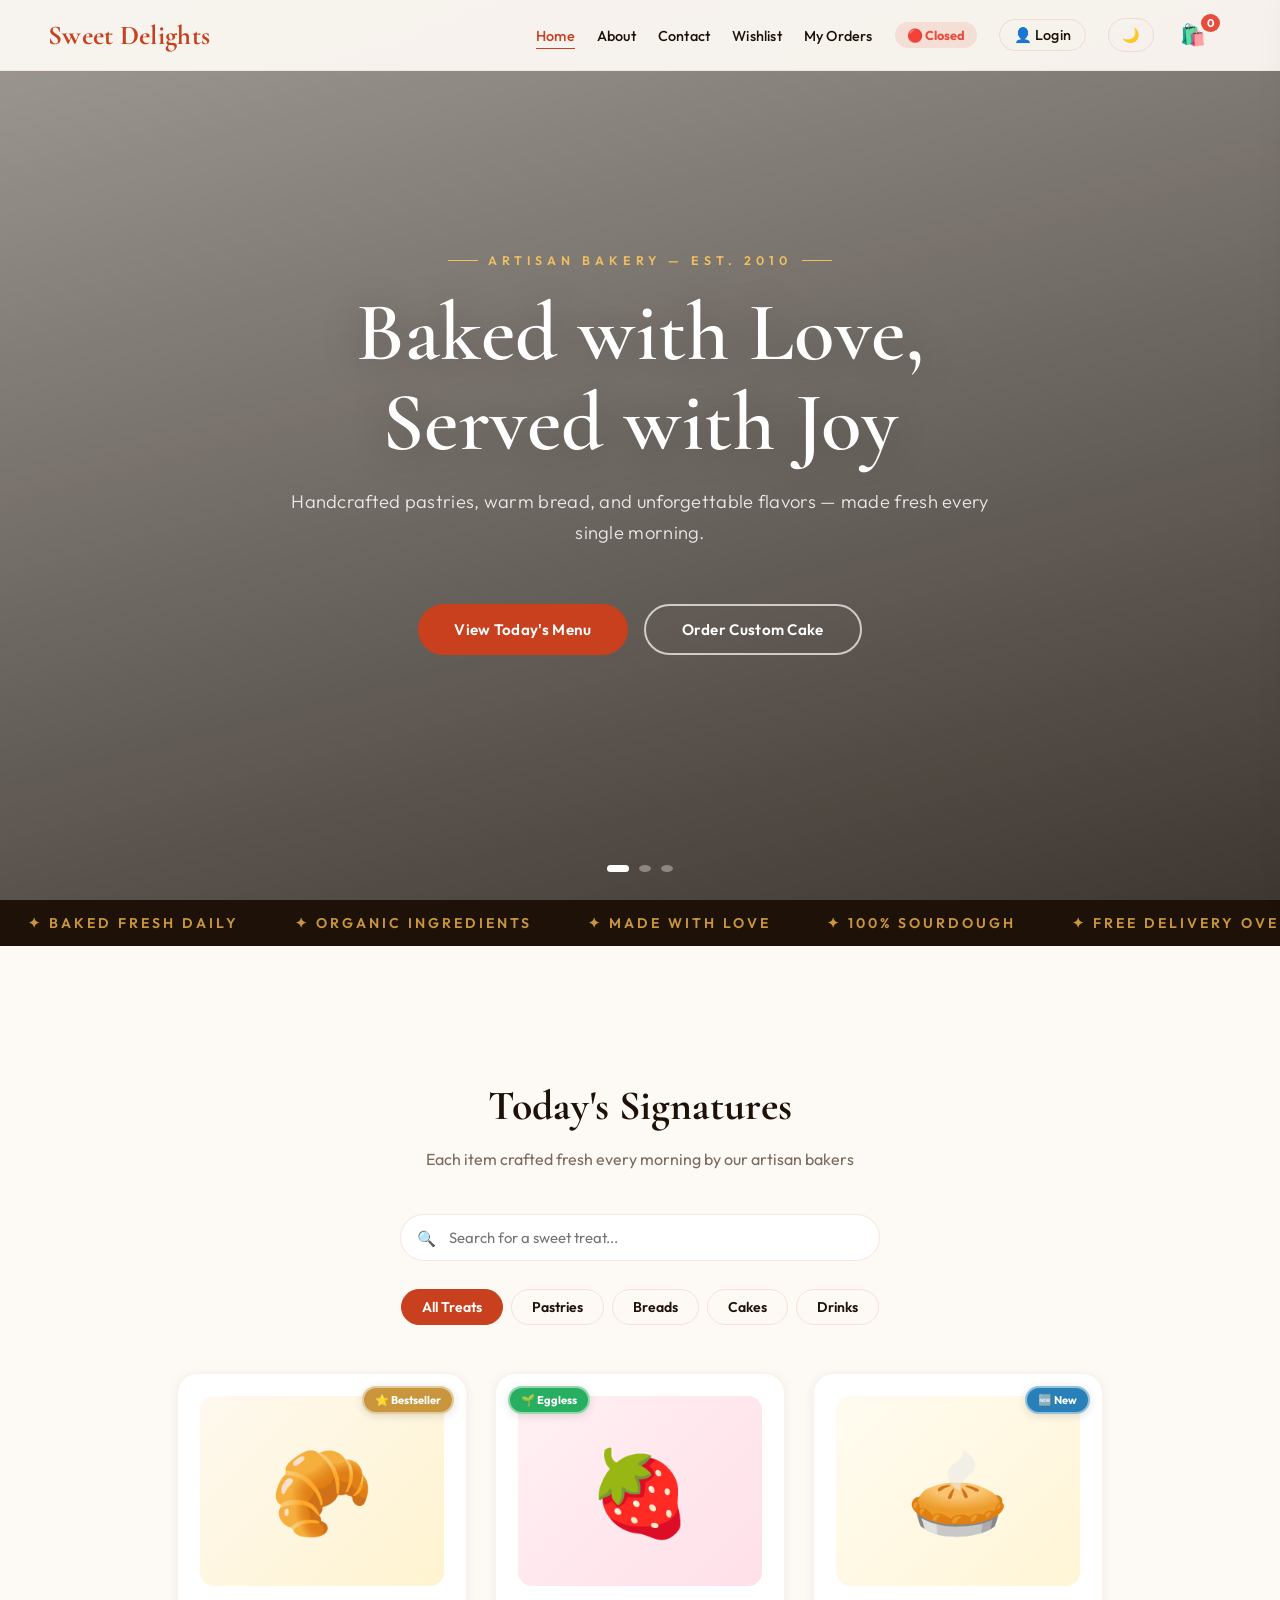
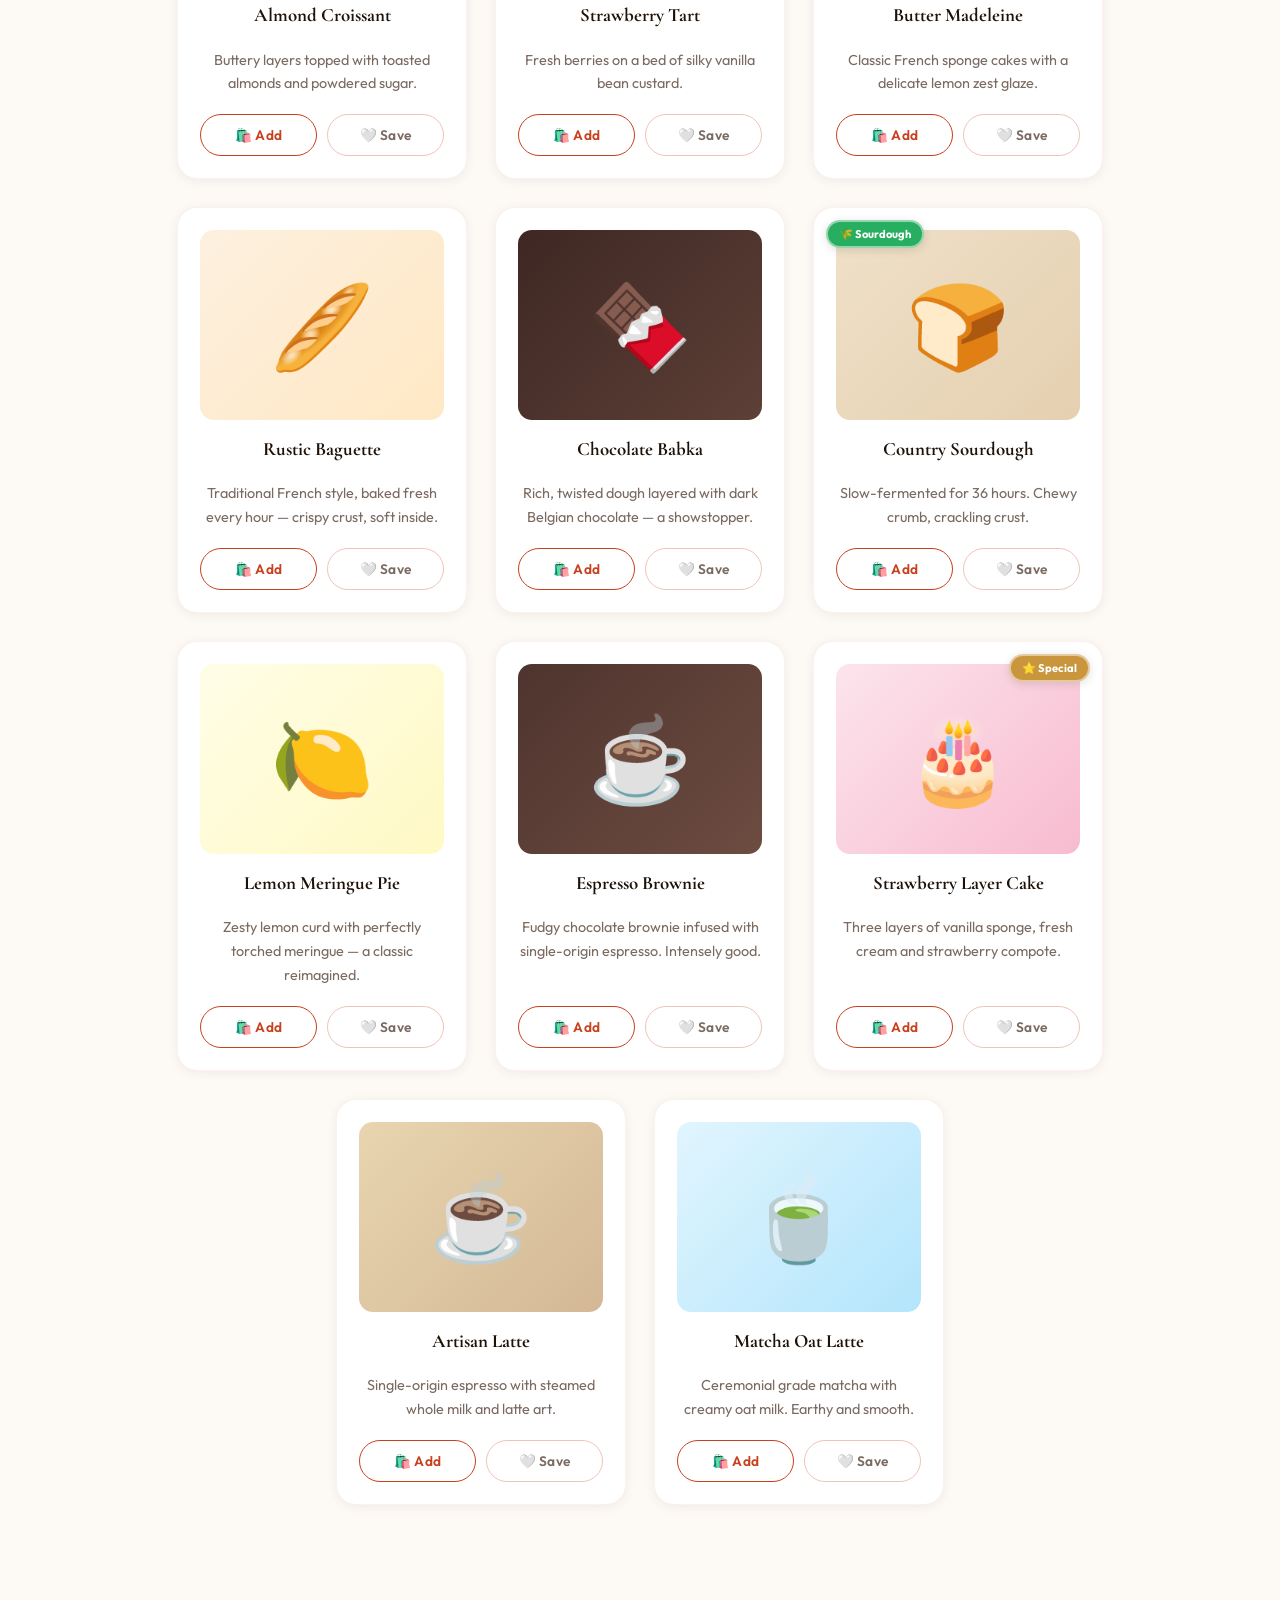
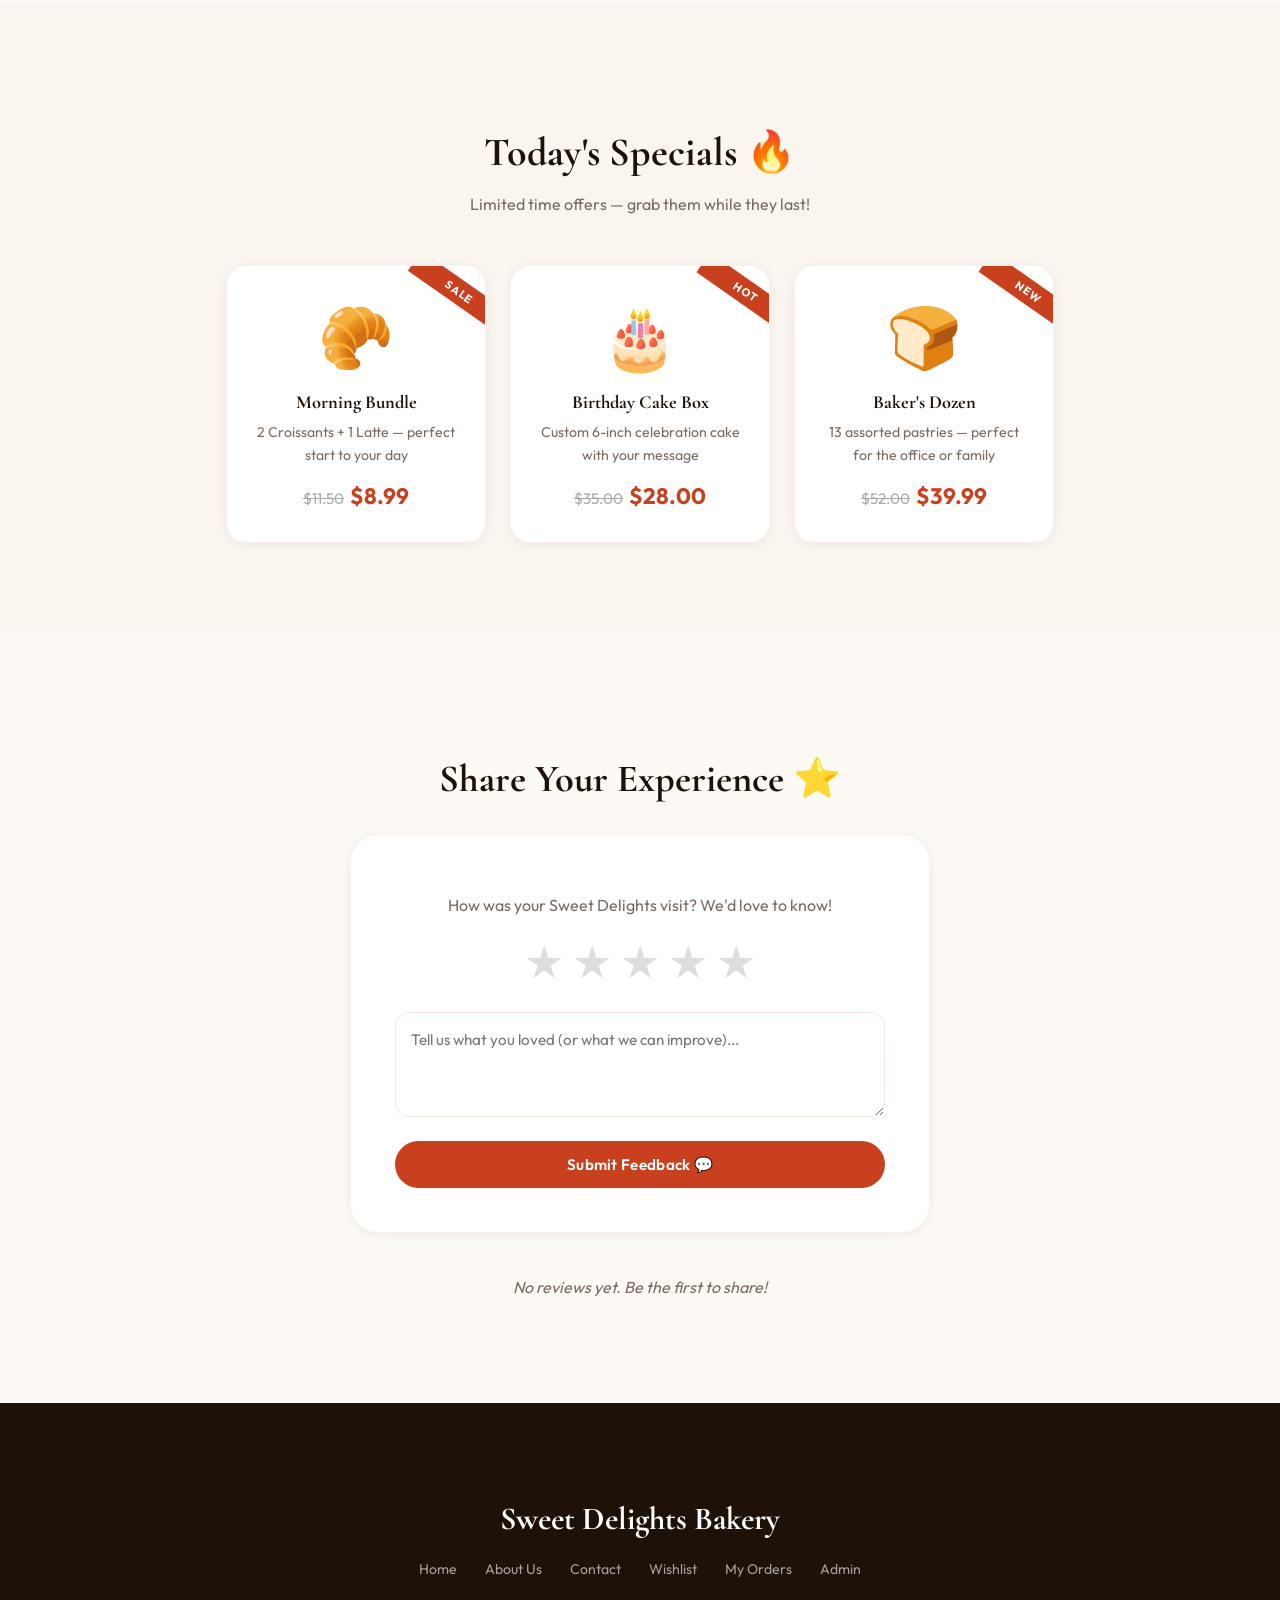
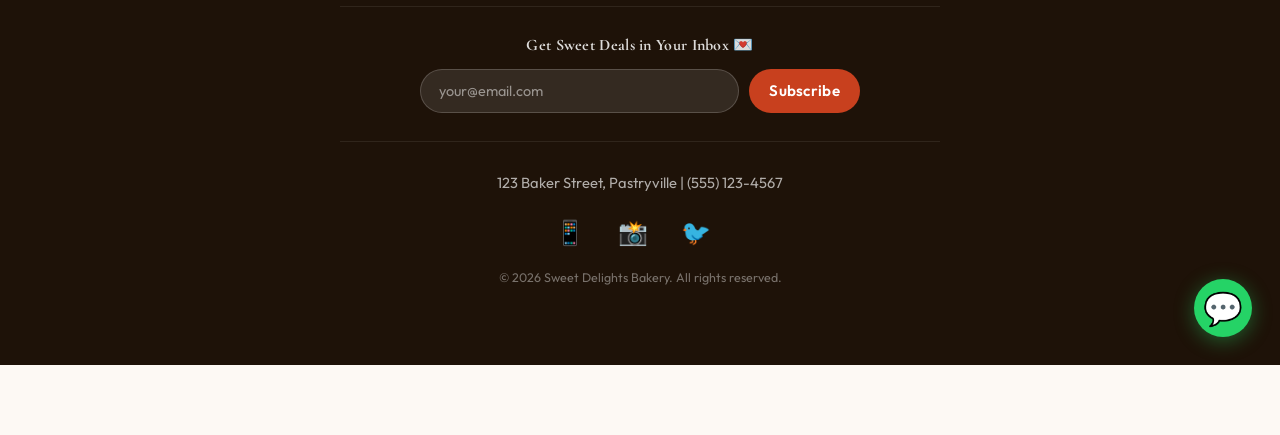
==== index.html @ 8c558d32 "Add files via upload" ====
<!DOCTYPE html>
<html lang="en">
<head>
    <meta charset="UTF-8">
    <meta name="viewport" content="width=device-width, initial-scale=1.0">
    <meta name="description" content="Sweet Delights Bakery — Handcrafted pastries, warm bread, and unforgettable flavors. Order online!">
    <link rel="icon" href="data:image/svg+xml,<svg xmlns=%22http://www.w3.org/2000/svg%22 viewBox=%220 0 100 100%22><text y=%22.9em%22 font-size=%2290%22>🧁</text></svg>">
    <title>Sweet Delights Bakery | Artisan Pastries & Breads</title>
    <link rel="stylesheet" href="style.css">
    <link rel="manifest" href="manifest.json">
</head>
<body class="page-fade-in">

    <!-- PRELOADER -->
    <div id="premium-loader">
        <div class="loader-content">
            <span class="loader-title">Baking Masterpieces</span>
            <span class="loader-percentage" id="loader-percentage">0%</span>
            <div class="loader-bar-container"><div class="loader-bar-fill"></div></div>
        </div>
    </div>

    <!-- SCROLL PROGRESS -->
    <div class="scroll-progress-container">
        <div class="scroll-progress-bar" id="myBar"></div>
    </div>

    <!-- NAVBAR -->
    <nav class="navbar glass-nav">
        <h1 class="logo">Sweet Delights</h1>
        <div class="hamburger" id="hamburger"><span></span><span></span><span></span></div>
        <ul class="nav-links" id="nav-links">
            <li><a href="index.html" class="active">Home</a></li>
            <li><a href="about.html">About</a></li>
            <li><a href="contact.html">Contact</a></li>
            <li><a href="wishlist.html">Wishlist</a></li>
            <li><a href="orders.html">My Orders</a></li>
            <li><span id="store-status" class="store-status-badge">🟢 Open</span></li>
            <li><a href="#" id="auth-nav-link" class="nav-pill">👤 Login</a></li>
            <li><button id="theme-toggle" class="theme-btn" title="Toggle Dark Mode">🌙</button></li>
            <li>
                <button id="tray-toggle" class="tray-btn" title="View Order Tray">
                    🛍️ <span id="tray-badge" class="badge">0</span>
                </button>
            </li>
            <li><button id="installAppBtn" class="nav-pill" style="display:none;background:#27ae60;color:white;border-color:#27ae60;">📲 Install</button></li>
        </ul>
    </nav>

    <!-- HERO SLIDESHOW -->
    <header class="hero">
        <div class="hero-slider">
            <div class="slide active" style="background-image:url('https://images.unsplash.com/photo-1509440159596-0249088772ff?ixlib=rb-1.2.1&auto=format&fit=crop&w=1950&q=80');"></div>
            <div class="slide" style="background-image:url('https://images.unsplash.com/photo-1555507036-ab1e4006aaeb?ixlib=rb-1.2.1&auto=format&fit=crop&w=1950&q=80');"></div>
            <div class="slide" style="background-image:url('https://images.unsplash.com/photo-1517433670267-08bbd4be890f?ixlib=rb-1.2.1&auto=format&fit=crop&w=1950&q=80');"></div>
        </div>
        <div class="hero-overlay"></div>
        <div class="hero-content">
            <div class="hero-eyebrow">Artisan Bakery — Est. 2010</div>
            <h2>Baked with Love,<br>Served with Joy</h2>
            <p>Handcrafted pastries, warm bread, and unforgettable flavors — made fresh every single morning.</p>
            <div class="hero-buttons">
                <a href="#featured" class="btn">View Today's Menu</a>
                <a href="contact.html" class="btn btn-outline">Order Custom Cake</a>
            </div>
        </div>
        <div class="slide-dots"></div>
    </header>

    <!-- MARQUEE -->
    <div class="marquee-section">
        <div class="marquee-inner">
            <span>✦ Baked Fresh Daily</span><span>✦ Organic Ingredients</span><span>✦ Made with Love</span><span>✦ 100% Sourdough</span><span>✦ Free Delivery Over $30</span><span>✦ Gluten-Free Options</span><span>✦ Baked Fresh Daily</span><span>✦ Organic Ingredients</span><span>✦ Made with Love</span><span>✦ 100% Sourdough</span><span>✦ Free Delivery Over $30</span><span>✦ Gluten-Free Options</span>
        </div>
    </div>

    <!-- FEATURED MENU -->
    <section id="featured" class="menu-section">
        <h2 class="fade-up">Today's Signatures</h2>
        <p class="section-subtitle fade-up delay-1">Each item crafted fresh every morning by our artisan bakers</p>
        <div class="search-container fade-up delay-1">
            <input type="text" id="menu-search" placeholder="Search for a sweet treat...">
        </div>
        <div class="menu-filters fade-up delay-2">
            <button class="filter-btn active" data-filter="all">All Treats</button>
            <button class="filter-btn" data-filter="pastries">Pastries</button>
            <button class="filter-btn" data-filter="breads">Breads</button>
            <button class="filter-btn" data-filter="cakes">Cakes</button>
            <button class="filter-btn" data-filter="drinks">Drinks</button>
        </div>

        <div class="menu-grid">
            <!-- Pastries -->
            <div class="menu-card tilt-card fade-up delay-1" data-category="pastries">
                <span class="dietary-badge bestseller" data-tooltip="Our Most Loved Pastry!">⭐ Bestseller</span>
                <div class="card-image-wrapper">
                    <div class="img-placeholder" style="background:linear-gradient(135deg,#fef9ef,#fff3d0);">🥐</div>
                </div>
                <h3>Almond Croissant</h3>
                <p>Buttery layers topped with toasted almonds and powdered sugar.</p>
                <div class="card-actions">
                    <button class="btn wishlist-btn ripple" data-name="Almond Croissant" data-price="$4.50">🛍️ Add</button>
                    <button class="btn save-wishlist-btn ripple" data-name="Almond Croissant" data-price="$4.50">🤍 Save</button>
                </div>
            </div>

            <div class="menu-card tilt-card fade-up delay-2" data-category="pastries">
                <span class="dietary-badge" data-tooltip="100% Eggless & Fresh Berries">🌱 Eggless</span>
                <div class="card-image-wrapper">
                    <div class="img-placeholder" style="background:linear-gradient(135deg,#fff0f3,#ffe0e8);">🍓</div>
                </div>
                <h3>Strawberry Tart</h3>
                <p>Fresh berries on a bed of silky vanilla bean custard.</p>
                <div class="card-actions">
                    <button class="btn wishlist-btn ripple" data-name="Strawberry Tart" data-price="$5.00">🛍️ Add</button>
                    <button class="btn save-wishlist-btn ripple" data-name="Strawberry Tart" data-price="$5.00">🤍 Save</button>
                </div>
            </div>

            <div class="menu-card tilt-card fade-up delay-3" data-category="pastries">
                <span class="dietary-badge new-badge" data-tooltip="Just added this week!">🆕 New</span>
                <div class="card-image-wrapper">
                    <div class="img-placeholder" style="background:linear-gradient(135deg,#fffbf0,#fff5d6);">🥧</div>
                </div>
                <h3>Butter Madeleine</h3>
                <p>Classic French sponge cakes with a delicate lemon zest glaze.</p>
                <div class="card-actions">
                    <button class="btn wishlist-btn ripple" data-name="Butter Madeleine" data-price="$3.75">🛍️ Add</button>
                    <button class="btn save-wishlist-btn ripple" data-name="Butter Madeleine" data-price="$3.75">🤍 Save</button>
                </div>
            </div>

            <!-- Breads -->
            <div class="menu-card tilt-card fade-up delay-1" data-category="breads">
                <div class="card-image-wrapper">
                    <div class="img-placeholder" style="background:linear-gradient(135deg,#fdf0df,#ffe8c4);">🥖</div>
                </div>
                <h3>Rustic Baguette</h3>
                <p>Traditional French style, baked fresh every hour — crispy crust, soft inside.</p>
                <div class="card-actions">
                    <button class="btn wishlist-btn ripple" data-name="Rustic Baguette" data-price="$3.50">🛍️ Add</button>
                    <button class="btn save-wishlist-btn ripple" data-name="Rustic Baguette" data-price="$3.50">🤍 Save</button>
                </div>
            </div>

            <div class="menu-card tilt-card fade-up delay-2" data-category="breads">
                <div class="card-image-wrapper">
                    <div class="img-placeholder" style="background:linear-gradient(135deg,#3e2723,#5d4037);color:white;">🍫</div>
                </div>
                <h3>Chocolate Babka</h3>
                <p>Rich, twisted dough layered with dark Belgian chocolate — a showstopper.</p>
                <div class="card-actions">
                    <button class="btn wishlist-btn ripple" data-name="Chocolate Babka" data-price="$6.00">🛍️ Add</button>
                    <button class="btn save-wishlist-btn ripple" data-name="Chocolate Babka" data-price="$6.00">🤍 Save</button>
                </div>
            </div>

            <div class="menu-card tilt-card fade-up delay-3" data-category="breads">
                <span class="dietary-badge" data-tooltip="100% Sourdough — No Yeast!">🌾 Sourdough</span>
                <div class="card-image-wrapper">
                    <div class="img-placeholder" style="background:linear-gradient(135deg,#efe0c8,#e5d0b0);">🍞</div>
                </div>
                <h3>Country Sourdough</h3>
                <p>Slow-fermented for 36 hours. Chewy crumb, crackling crust.</p>
                <div class="card-actions">
                    <button class="btn wishlist-btn ripple" data-name="Country Sourdough" data-price="$7.50">🛍️ Add</button>
                    <button class="btn save-wishlist-btn ripple" data-name="Country Sourdough" data-price="$7.50">🤍 Save</button>
                </div>
            </div>

            <!-- Cakes -->
            <div class="menu-card tilt-card fade-up delay-1" data-category="cakes">
                <div class="card-image-wrapper">
                    <div class="img-placeholder" style="background:linear-gradient(135deg,#fffde7,#fff9c4);">🍋</div>
                </div>
                <h3>Lemon Meringue Pie</h3>
                <p>Zesty lemon curd with perfectly torched meringue — a classic reimagined.</p>
                <div class="card-actions">
                    <button class="btn wishlist-btn ripple" data-name="Lemon Meringue Pie" data-price="$5.50">🛍️ Add</button>
                    <button class="btn save-wishlist-btn ripple" data-name="Lemon Meringue Pie" data-price="$5.50">🤍 Save</button>
                </div>
            </div>

            <div class="menu-card tilt-card fade-up delay-2" data-category="cakes">
                <div class="card-image-wrapper">
                    <div class="img-placeholder" style="background:linear-gradient(135deg,#4e342e,#6d4c41);color:white;">☕</div>
                </div>
                <h3>Espresso Brownie</h3>
                <p>Fudgy chocolate brownie infused with single-origin espresso. Intensely good.</p>
                <div class="card-actions">
                    <button class="btn wishlist-btn ripple" data-name="Espresso Brownie" data-price="$4.00">🛍️ Add</button>
                    <button class="btn save-wishlist-btn ripple" data-name="Espresso Brownie" data-price="$4.00">🤍 Save</button>
                </div>
            </div>

            <div class="menu-card tilt-card fade-up delay-3" data-category="cakes">
                <span class="dietary-badge bestseller" data-tooltip="Weekend Special!">⭐ Special</span>
                <div class="card-image-wrapper">
                    <div class="img-placeholder" style="background:linear-gradient(135deg,#fce4ec,#f8bbd0);">🎂</div>
                </div>
                <h3>Strawberry Layer Cake</h3>
                <p>Three layers of vanilla sponge, fresh cream and strawberry compote.</p>
                <div class="card-actions">
                    <button class="btn wishlist-btn ripple" data-name="Strawberry Layer Cake" data-price="$8.50">🛍️ Add</button>
                    <button class="btn save-wishlist-btn ripple" data-name="Strawberry Layer Cake" data-price="$8.50">🤍 Save</button>
                </div>
            </div>

            <!-- Drinks -->
            <div class="menu-card tilt-card fade-up delay-1" data-category="drinks">
                <div class="card-image-wrapper">
                    <div class="img-placeholder" style="background:linear-gradient(135deg,#e8d5b0,#d4b896);">☕</div>
                </div>
                <h3>Artisan Latte</h3>
                <p>Single-origin espresso with steamed whole milk and latte art.</p>
                <div class="card-actions">
                    <button class="btn wishlist-btn ripple" data-name="Artisan Latte" data-price="$3.50">🛍️ Add</button>
                    <button class="btn save-wishlist-btn ripple" data-name="Artisan Latte" data-price="$3.50">🤍 Save</button>
                </div>
            </div>

            <div class="menu-card tilt-card fade-up delay-2" data-category="drinks">
                <div class="card-image-wrapper">
                    <div class="img-placeholder" style="background:linear-gradient(135deg,#e1f5fe,#b3e5fc);">🍵</div>
                </div>
                <h3>Matcha Oat Latte</h3>
                <p>Ceremonial grade matcha with creamy oat milk. Earthy and smooth.</p>
                <div class="card-actions">
                    <button class="btn wishlist-btn ripple" data-name="Matcha Oat Latte" data-price="$4.50">🛍️ Add</button>
                    <button class="btn save-wishlist-btn ripple" data-name="Matcha Oat Latte" data-price="$4.50">🤍 Save</button>
                </div>
            </div>
        </div>
    </section>

    <!-- DAILY SPECIALS -->
    <section class="specials-section">
        <h2 class="fade-up">Today's Specials 🔥</h2>
        <p class="section-subtitle fade-up delay-1">Limited time offers — grab them while they last!</p>
        <div class="specials-grid">
            <div class="special-card fade-up delay-1">
                <div class="special-badge">SALE</div>
                <span class="special-emoji">🥐</span>
                <h4>Morning Bundle</h4>
                <p>2 Croissants + 1 Latte — perfect start to your day</p>
                <div><span class="special-original">$11.50</span><span class="special-price">$8.99</span></div>
            </div>
            <div class="special-card fade-up delay-2">
                <div class="special-badge">HOT</div>
                <span class="special-emoji">🎂</span>
                <h4>Birthday Cake Box</h4>
                <p>Custom 6-inch celebration cake with your message</p>
                <div><span class="special-original">$35.00</span><span class="special-price">$28.00</span></div>
            </div>
            <div class="special-card fade-up delay-3">
                <div class="special-badge">NEW</div>
                <span class="special-emoji">🍞</span>
                <h4>Baker's Dozen</h4>
                <p>13 assorted pastries — perfect for the office or family</p>
                <div><span class="special-original">$52.00</span><span class="special-price">$39.99</span></div>
            </div>
        </div>
    </section>

    <!-- FEEDBACK & REVIEWS -->
    <section class="feedback-section">
        <h2 class="fade-up">Share Your Experience ⭐</h2>
        <div class="feedback-container fade-up delay-1">
            <p style="color:var(--text-muted);margin-bottom:18px;">How was your Sweet Delights visit? We'd love to know!</p>
            <div class="stars" id="star-rating">
                <span data-value="1">★</span><span data-value="2">★</span>
                <span data-value="3">★</span><span data-value="4">★</span><span data-value="5">★</span>
            </div>
            <textarea id="feedback-text" placeholder="Tell us what you loved (or what we can improve)..." rows="3"></textarea>
            <button id="submit-feedback" class="btn ripple" style="width:100%;margin-top:0;">Submit Feedback 💬</button>
            <p id="feedback-success" class="hidden-msg">Thank you for your sweet feedback! 🍰</p>
        </div>
        <div id="public-reviews-container" style="max-width:800px;margin:44px auto 0;padding:0 20px;"></div>
    </section>

    <!-- FLOATING WHATSAPP -->
    <a href="https://wa.me/919876543210?text=Hello%20Sweet%20Delights%2C%20I%20need%20help!" class="floating-chat" target="_blank" title="Chat on WhatsApp">
        <span style="font-size:32px;">💬</span>
    </a>

    <!-- FOOTER -->
    <footer class="footer">
        <h3>Sweet Delights Bakery</h3>
        <div class="footer-links">
            <a href="index.html">Home</a>
            <a href="about.html">About Us</a>
            <a href="contact.html">Contact</a>
            <a href="wishlist.html">Wishlist</a>
            <a href="orders.html">My Orders</a>
            <a href="admin.html">Admin</a>
        </div>
        <hr class="footer-divider">
        <div class="newsletter-section">
            <h4>Get Sweet Deals in Your Inbox 💌</h4>
            <form id="newsletter-form">
                <input type="email" id="news-email" placeholder="your@email.com" required>
                <button type="submit" class="btn ripple" style="margin-top:0;padding:12px 20px;">Subscribe</button>
            </form>
        </div>
        <hr class="footer-divider">
        <p>123 Baker Street, Pastryville | (555) 123-4567</p>
        <div class="social-links">📱 📸 🐦</div>
        <p style="margin-top:20px;font-size:0.78rem;opacity:0.4;">&copy; <span id="current-year"></span> Sweet Delights Bakery. All rights reserved.</p>
    </footer>

    <!-- BACK TO TOP -->
    <button id="back-to-top" class="back-to-top" title="Go to top">↑</button>

    <!-- TOAST CONTAINER -->
    <div id="toast-container"></div>

    <!-- LIGHTBOX -->
    <div id="lightbox" class="lightbox">
        <span class="close-lightbox">&times;</span>
        <img id="lightbox-img" src="" alt="Bakery Item">
    </div>

    <!-- ORDER TRAY SIDEBAR -->
    <div id="tray-sidebar" class="sidebar">
        <div class="sidebar-header">
            <h2>Your Pastry Tray 🛍️</h2>
            <button id="close-tray" class="close-sidebar">&times;</button>
        </div>
        <div class="sidebar-content" id="tray-items"></div>
        <div class="upsell-section" id="upsell-section">
            <p class="upsell-title">Goes great with your treats! 👇</p>
            <div class="upsell-items">
                <div class="upsell-item"><span>☕</span><p>Hot Coffee</p><p>$2.50</p><button class="upsell-add ripple" data-name="Hot Coffee" data-price="$2.50" data-emoji="☕" data-bg="#4e342e">Add</button></div>
                <div class="upsell-item"><span>🥛</span><p>Cold Milk</p><p>$1.50</p><button class="upsell-add ripple" data-name="Cold Milk" data-price="$1.50" data-emoji="🥛" data-bg="#fdfbf7">Add</button></div>
                <div class="upsell-item"><span>🍫</span><p>Choco Dip</p><p>$0.75</p><button class="upsell-add ripple" data-name="Choco Dip" data-price="$0.75" data-emoji="🍫" data-bg="#3e2723">Add</button></div>
            </div>
        </div>
        <div class="sidebar-footer">
            <div class="coupon-container">
                <input type="text" id="coupon-input" placeholder="Coupon code (Try: SWEET10)">
                <button id="apply-coupon">Apply</button>
            </div>
            <div class="bill-details">
                <div class="bill-row"><span>Subtotal:</span><span id="tray-subtotal">$0.00</span></div>
                <div class="bill-row"><span>Discount:</span><span id="tray-discount" style="color:#27ae60;">-$0.00</span></div>
                <div class="bill-row"><span>Tax (5%):</span><span id="tray-tax">$0.00</span></div>
                <div class="bill-row total-row"><span>Final Bill:</span><span id="tray-total-price">$0.00</span></div>
            </div>
            <button id="place-order-btn" class="btn checkout-btn ripple">Place Order 🎉</button>
        </div>
    </div>
    <div id="sidebar-overlay" class="sidebar-overlay"></div>

    <!-- QUICK VIEW MODAL -->
    <div id="quick-view-modal" class="modal-overlay">
        <div class="quick-view-card">
            <span class="close-modal" id="close-quick-view">&times;</span>
            <div class="qv-image" id="qv-image">🧁</div>
            <div class="qv-details">
                <h2 class="qv-title" id="qv-title">Pastry Name</h2>
                <p class="qv-price" id="qv-price">$0.00</p>
                <p class="qv-desc" id="qv-desc">Freshly baked with love and premium ingredients!</p>
                <div class="qv-qty-selector">
                    <button class="qty-btn" id="qv-minus">−</button>
                    <span class="qty-num" id="qv-qty">1</span>
                    <button class="qty-btn" id="qv-plus">+</button>
                </div>
                <button class="btn ripple" id="qv-add-to-cart" style="width:100%;margin-top:0;">🛍️ Add to Tray</button>
            </div>
        </div>
    </div>

    <!-- CHECKOUT MODAL -->
    <div id="checkout-modal" class="modal-overlay">
        <div class="checkout-card">
            <span class="close-modal" id="close-checkout">&times;</span>
            <h3 style="color:var(--primary);margin-top:0;font-size:1.6rem;">Secure Checkout 🔒</h3>
            <p style="color:var(--text-muted);margin-bottom:22px;font-size:0.92rem;">Your order is safe and encrypted.</p>
            <form id="payment-form" class="custom-form">
                <div class="input-group">
                    <input type="text" id="cc-name" required autocomplete="cc-name" placeholder=" ">
                    <label for="cc-name">Name on Card</label>
                </div>
                <div class="input-group">
                    <input type="text" id="cc-num" maxlength="19" required placeholder=" ">
                    <label for="cc-num">Card Number</label>
                </div>
                <div style="display:flex;gap:14px;">
                    <div class="input-group" style="flex:1;">
                        <input type="text" id="cc-exp" maxlength="5" required placeholder=" ">
                        <label for="cc-exp">MM/YY</label>
                    </div>
                    <div class="input-group" style="flex:1;">
                        <input type="password" id="cc-cvv" maxlength="3" required placeholder=" ">
                        <label for="cc-cvv">CVV</label>
                    </div>
                </div>
                <div class="delivery-options">
                    <p>Order Type:</p>
                    <div style="display:flex;gap:20px;margin-bottom:10px;flex-wrap:wrap;">
                        <label><input type="radio" name="orderType" value="pickup" checked> 🏬 Store Pickup</label>
                        <label><input type="radio" name="orderType" value="delivery"> 🛵 Delivery (+$5.00)</label>
                    </div>
                    <div id="delivery-address-container" style="display:none;margin-bottom:12px;">
                        <button type="button" id="gps-btn" style="background:#2980b9;color:white;border:none;padding:9px 15px;border-radius:8px;cursor:pointer;margin-bottom:10px;font-weight:700;width:100%;font-family:'Outfit',sans-serif;">📍 Use Current Location</button>
                        <textarea id="delivery-address" placeholder="Enter your full delivery address..." rows="2" style="width:100%;padding:10px;border-radius:10px;border:1.5px solid var(--border-color);font-family:inherit;background:transparent;color:var(--text-dark);outline:none;font-size:0.92rem;"></textarea>
                    </div>
                    <div class="schedule-toggle">
                        <label style="font-weight:600;color:var(--text-dark);cursor:pointer;display:flex;align-items:center;gap:8px;font-size:0.92rem;">
                            <input type="checkbox" id="schedule-checkbox"> 📅 Schedule for Later?
                        </label>
                    </div>
                    <div class="schedule-inputs" id="schedule-inputs-container">
                        <div class="input-group" style="flex:1;margin-bottom:0;">
                            <input type="date" id="schedule-date">
                            <label for="schedule-date" class="date-label">Date</label>
                        </div>
                        <div class="input-group" style="flex:1;margin-bottom:0;">
                            <input type="time" id="schedule-time">
                            <label for="schedule-time">Time</label>
                        </div>
                    </div>
                </div>
                <button type="submit" class="btn checkout-btn ripple" id="pay-now-btn" style="width:100%;margin-top:10px;font-size:1rem;">
                    Pay <span id="pay-amount">$0.00</span>
                </button>
            </form>
        </div>
    </div>

    <!-- AUTH MODAL -->
    <div id="auth-modal" class="modal-overlay">
        <div class="checkout-card">
            <span class="close-modal" id="close-auth">&times;</span>
            <h3 id="auth-title" style="color:var(--primary);margin-top:0;font-size:1.6rem;">Welcome Back! 👋</h3>
            <form id="auth-form" class="custom-form">
                <div class="input-group" id="name-group" style="display:none;">
                    <input type="text" id="auth-name" placeholder=" ">
                    <label for="auth-name">Full Name</label>
                </div>
                <div class="input-group">
                    <input type="email" id="auth-email" required placeholder=" ">
                    <label for="auth-email">Email Address</label>
                </div>
                <div class="input-group">
                    <input type="password" id="auth-pass" required placeholder=" ">
                    <label for="auth-pass">Password</label>
                </div>
                <button type="submit" class="btn ripple" style="width:100%;margin-top:0;">Submit</button>
                <p style="margin-top:16px;font-size:0.88rem;color:var(--text-muted);cursor:pointer;text-align:center;" id="toggle-auth">Don't have an account? Sign up</p>
            </form>
        </div>
    </div>

    <script src="https://cdn.jsdelivr.net/npm/canvas-confetti@1.6.0/dist/confetti.browser.min.js"></script>
    <script src="script.js" charset="UTF-8"></script>
</body>
</html>
---- style.css ----
/* ==========================================================================
   SWEET DELIGHTS BAKERY — PREMIUM STYLESHEET v6.0
   ========================================================================== */
@import url('https://fonts.googleapis.com/css2?family=Cormorant+Garamond:ital,wght@0,400;0,600;0,700;1,400&family=Outfit:wght@300;400;500;600;700&display=swap');

:root {
    --primary: #c8401e;
    --primary-light: #e0551f;
    --primary-dark: #a33218;
    --primary-glow: rgba(200, 64, 30, 0.12);
    --gold: #c9963e;
    --gold-light: #f0c060;
    --text-dark: #1e1208;
    --text-muted: #7a6a60;
    --bg-light: #fdf9f4;
    --bg-warm: #faf5ee;
    --card-bg: #ffffff;
    --nav-bg: rgba(253, 249, 244, 0.94);
    --footer-bg: #1e1208;
    --border-color: rgba(200, 64, 30, 0.13);
    --border-subtle: rgba(200, 64, 30, 0.07);
    --shadow-sm: 0 2px 12px rgba(30, 18, 8, 0.06);
    --shadow-md: 0 8px 32px rgba(30, 18, 8, 0.10);
    --shadow-lg: 0 20px 60px rgba(30, 18, 8, 0.15);
    --transition: all 0.35s cubic-bezier(0.4, 0, 0.2, 1);
    --radius: 20px;
}

body.dark-mode {
    --text-dark: #f5ede4;
    --text-muted: #a08878;
    --bg-light: #140c06;
    --bg-warm: #1a1008;
    --card-bg: #1f140a;
    --nav-bg: rgba(20, 12, 6, 0.95);
    --footer-bg: #0a0503;
    --border-color: rgba(200, 64, 30, 0.22);
    --border-subtle: rgba(200, 64, 30, 0.10);
    --shadow-sm: 0 2px 12px rgba(0, 0, 0, 0.3);
    --shadow-md: 0 8px 32px rgba(0, 0, 0, 0.4);
    --shadow-lg: 0 20px 60px rgba(0, 0, 0, 0.5);
}

*, *::before, *::after { box-sizing: border-box; -webkit-tap-highlight-color: transparent; }

html { scroll-behavior: smooth; }

body, html {
    margin: 0; padding: 0;
    font-family: 'Outfit', 'Helvetica Neue', Arial, sans-serif;
    background-color: var(--bg-light);
    color: var(--text-dark);
    overflow-x: hidden;
    transition: background-color 0.5s ease, color 0.5s ease;
}

h1, h2, h3, h4, .logo {
    font-family: 'Cormorant Garamond', Georgia, serif;
}

.page-fade-in { animation: fadeInPage 0.6s ease-out both; }
@keyframes fadeInPage { from { opacity: 0; transform: translateY(6px); } to { opacity: 1; transform: translateY(0); } }

/* ──────────────── PRELOADER ──────────────── */
#premium-loader {
    position: fixed; top: 0; left: 0; width: 100%; height: 100vh;
    background: var(--footer-bg); color: #fdf9f4;
    z-index: 100000; display: flex; justify-content: center; align-items: center;
    transition: opacity 0.7s ease, transform 0.9s cubic-bezier(0.77, 0, 0.175, 1);
}
#premium-loader.loaded { opacity: 0; transform: translateY(-100%); pointer-events: none; }
.loader-content { display: flex; flex-direction: column; align-items: center; gap: 6px; }
.loader-title { font-size: 0.78rem; letter-spacing: 6px; text-transform: uppercase; color: var(--gold); font-weight: 600; }
.loader-percentage { font-size: 7rem; font-weight: 300; line-height: 1; font-family: 'Cormorant Garamond', serif; color: white; }
.loader-bar-container { width: 180px; height: 1px; background: rgba(255,255,255,0.12); border-radius: 2px; margin-top: 16px; overflow: hidden; }
.loader-bar-fill { height: 100%; background: var(--primary); width: 0%; transition: width 0.1s ease; }

/* ──────────────── SCROLL PROGRESS ──────────────── */
.scroll-progress-container { width: 100%; height: 2px; position: fixed; top: 0; z-index: 99999; }
.scroll-progress-bar { height: 100%; background: linear-gradient(90deg, var(--primary), var(--gold)); width: 0%; transition: width 0.1s linear; }

/* ──────────────── NAVBAR ──────────────── */
.navbar {
    display: flex; justify-content: space-between; align-items: center;
    padding: 18px 48px; position: fixed; width: 100%; top: 0; z-index: 9000;
    background: var(--nav-bg); backdrop-filter: blur(20px); -webkit-backdrop-filter: blur(20px);
    border-bottom: 1px solid var(--border-subtle);
    transition: background 0.5s ease, box-shadow 0.3s ease, padding 0.3s ease;
}
.navbar.scrolled { box-shadow: var(--shadow-sm); padding: 14px 48px; }
.logo { margin: 0; color: var(--primary); font-size: 1.7rem; letter-spacing: 0.3px; cursor: pointer; }

.nav-links { list-style: none; display: flex; gap: 22px; margin: 0; align-items: center; padding: 0; }
.nav-links a {
    text-decoration: none; color: var(--text-dark); font-weight: 500; font-size: 0.9rem;
    position: relative; transition: color 0.3s ease; letter-spacing: 0.2px;
}
.nav-links a::after {
    content: ''; position: absolute; width: 0; height: 1.5px; bottom: -4px; left: 0;
    background: var(--primary); transition: width 0.3s cubic-bezier(0.4, 0, 0.2, 1);
}
.nav-links a:hover::after, .nav-links a.active::after { width: 100%; }
.nav-links a:hover, .nav-links a.active { color: var(--primary); }

.nav-pill {
    background: transparent; border: 1.5px solid var(--border-color); color: var(--text-dark);
    padding: 6px 14px; border-radius: 50px; font-weight: 600; cursor: pointer;
    transition: var(--transition); font-size: 0.85rem; font-family: 'Outfit', sans-serif;
    display: flex; align-items: center; gap: 5px;
}
.nav-pill:hover { background: var(--primary); color: white; border-color: var(--primary); }
.nav-pill.active-pill { background: var(--primary); color: white; border-color: var(--primary); }

.theme-btn {
    background: transparent; border: 1.5px solid var(--border-color); color: var(--text-dark);
    padding: 7px 13px; border-radius: 50px; font-weight: 600; cursor: pointer;
    transition: var(--transition); font-size: 0.88rem; font-family: 'Outfit', sans-serif;
}
.theme-btn:hover { background: var(--primary); color: white; border-color: var(--primary); }

.tray-btn {
    background: transparent; border: none; font-size: 1.3rem; position: relative;
    cursor: pointer; transition: transform 0.3s ease; color: var(--text-dark); padding: 4px;
}
.tray-btn:hover { transform: scale(1.15); }

.store-status-badge {
    font-size: 0.8rem; font-weight: 700; background: rgba(46,204,113,0.12); color: #27ae60;
    padding: 5px 12px; border-radius: 50px; display: flex; align-items: center; gap: 4px;
    font-family: 'Outfit', sans-serif;
}
.store-status-badge.closed { background: rgba(231,76,60,0.12); color: #e74c3c; }

.badge {
    position: absolute; top: -5px; right: -10px; background: #e74c3c; color: white;
    font-size: 0.7rem; font-weight: 700; padding: 2px 6px; border-radius: 50%;
    font-family: 'Outfit', sans-serif; transition: transform 0.3s cubic-bezier(0.175, 0.885, 0.32, 1.275);
}
.badge.pop { transform: scale(1.7); }

/* ──────────────── HAMBURGER ──────────────── */
.hamburger { display: none; flex-direction: column; gap: 5px; cursor: pointer; z-index: 200; padding: 5px; }
.hamburger span { width: 25px; height: 2px; background: var(--primary); transition: 0.35s; border-radius: 2px; }
.hamburger.toggle span:nth-child(1) { transform: rotate(-45deg) translate(-5px, 6px); }
.hamburger.toggle span:nth-child(2) { opacity: 0; transform: translateX(-10px); }
.hamburger.toggle span:nth-child(3) { transform: rotate(45deg) translate(-5px, -6px); }

/* ──────────────── HERO ──────────────── */
.hero {
    height: 100vh; position: relative; display: flex; align-items: center;
    justify-content: center; text-align: center; overflow: hidden;
}
.hero-slider { position: absolute; top: 0; left: 0; width: 100%; height: 100%; z-index: 1; }
.slide {
    position: absolute; top: 0; left: 0; width: 100%; height: 100%;
    background-size: cover; background-position: center; opacity: 0;
    transition: opacity 1.6s ease-in-out;
}
.slide.active { opacity: 1; animation: kenBurns 10s ease-in-out forwards; }
@keyframes kenBurns { 0% { transform: scale(1); } 100% { transform: scale(1.08); } }
.hero-overlay {
    position: absolute; top: 0; left: 0; width: 100%; height: 100%;
    background: linear-gradient(165deg, rgba(20,12,6,0.4) 0%, rgba(20,12,6,0.82) 100%);
    z-index: 2;
}
.hero-content { position: relative; z-index: 3; color: white; max-width: 800px; padding: 0 28px; }
.hero-eyebrow {
    display: inline-flex; align-items: center; gap: 10px;
    font-size: 0.78rem; letter-spacing: 5px; text-transform: uppercase;
    color: var(--gold-light); font-weight: 600; margin-bottom: 20px;
    opacity: 0; animation: fadeUpDelay 0.9s 0.3s ease-out forwards;
}
.hero-eyebrow::before, .hero-eyebrow::after { content: ''; width: 30px; height: 1px; background: var(--gold-light); }
.hero-content h2 {
    font-size: clamp(3rem, 6.5vw, 5.5rem); margin: 0 0 18px; font-weight: 600;
    letter-spacing: 0.5px; line-height: 1.08;
    text-shadow: 0 4px 40px rgba(0,0,0,0.3);
    opacity: 0; animation: fadeUpDelay 0.9s 0.5s ease-out forwards;
}
.hero-content p {
    font-size: 1.15rem; opacity: 0; margin-bottom: 32px; font-weight: 300;
    letter-spacing: 0.3px; color: rgba(255,255,255,0.85); line-height: 1.7;
    animation: fadeUpDelay 0.9s 0.7s ease-out forwards;
}
.hero-buttons {
    display: flex; gap: 16px; justify-content: center; flex-wrap: wrap;
    opacity: 0; animation: fadeUpDelay 0.9s 0.9s ease-out forwards;
}
@keyframes fadeUpDelay { from { opacity: 0; transform: translateY(28px); } to { opacity: 1; transform: translateY(0); } }
.slide-dots { position: absolute; bottom: 28px; left: 50%; transform: translateX(-50%); z-index: 4; display: flex; gap: 10px; }
.dot { width: 7px; height: 7px; border-radius: 50%; background: rgba(255,255,255,0.35); cursor: pointer; transition: all 0.3s ease; border: none; }
.dot.active { background: white; width: 22px; border-radius: 4px; }

/* ──────────────── MARQUEE ──────────────── */
.marquee-section {
    background: var(--footer-bg); color: var(--gold); padding: 14px 0;
    overflow: hidden; white-space: nowrap; display: flex;
}
.marquee-inner {
    display: flex; animation: marqueeScroll 28s linear infinite;
    font-size: 0.88rem; font-weight: 600; letter-spacing: 3px; text-transform: uppercase;
}
.marquee-inner span { padding: 0 28px; }
.marquee-section:hover .marquee-inner { animation-play-state: paused; }
@keyframes marqueeScroll { 0% { transform: translateX(0); } 100% { transform: translateX(-50%); } }

/* ──────────────── ABOUT HERO ──────────────── */
.about-hero {
    height: 52vh !important;
    background-image: url('https://images.unsplash.com/photo-1556909212-d5b604d0c90d?ixlib=rb-1.2.1&auto=format&fit=crop&w=1950&q=80') !important;
    background-size: cover !important; background-position: center !important;
}
.about-hero .hero-overlay { background: linear-gradient(165deg, rgba(20,12,6,0.5) 0%, rgba(20,12,6,0.88) 100%) !important; }

/* ──────────────── ABOUT CONTENT ──────────────── */
.about-content { max-width: 1100px; margin: 0 auto; padding: 90px 48px; display: grid; grid-template-columns: 1fr 1fr; gap: 80px; align-items: center; }
.text-block h3 { font-size: 2.2rem; color: var(--primary); margin-bottom: 22px; line-height: 1.2; }
.text-block p { line-height: 1.9; color: var(--text-muted); margin-bottom: 16px; font-size: 1.02rem; }
.image-block { display: flex; justify-content: center; align-items: center; }
.story-img { width: 100%; max-width: 400px; height: 380px; border-radius: 32px; background: linear-gradient(135deg, #f9edd8, #ffecc8); display: flex; align-items: center; justify-content: center; font-size: 6rem; box-shadow: var(--shadow-lg); }

/* ──────────────── STATS ──────────────── */
.stats-strip { background: var(--primary); color: white; padding: 55px 48px; display: flex; justify-content: center; gap: 80px; flex-wrap: wrap; }
.stat-item { text-align: center; }
.stat-item .num { font-size: 3.2rem; font-weight: 700; font-family: 'Cormorant Garamond', serif; display: block; line-height: 1; }
.stat-item .label { font-size: 0.78rem; opacity: 0.8; letter-spacing: 3px; text-transform: uppercase; margin-top: 8px; display: block; }

/* ──────────────── VALUES ──────────────── */
.about-values { background: var(--bg-warm); padding: 90px 48px; transition: background-color 0.5s ease; }
.about-values h2 { text-align: center; font-size: 2.4rem; color: var(--primary); margin-bottom: 55px; }
.values-grid { display: flex; justify-content: center; gap: 24px; flex-wrap: wrap; max-width: 1100px; margin: 0 auto; }
.value-card {
    background: var(--card-bg); border-radius: var(--radius); padding: 36px 26px;
    text-align: center; width: 240px; box-shadow: var(--shadow-sm);
    transition: var(--transition); border: 1px solid var(--border-subtle);
}
.value-card:hover { transform: translateY(-10px); box-shadow: var(--shadow-md); }
.value-card .icon { font-size: 2.8rem; margin-bottom: 16px; display: block; }
.value-card h4 { font-size: 1.15rem; color: var(--text-dark); margin: 0 0 10px; }
.value-card p { color: var(--text-muted); font-size: 0.88rem; margin: 0; line-height: 1.65; }

/* ──────────────── TEAM ──────────────── */
.team-section { padding: 90px 48px; max-width: 1100px; margin: 0 auto; }
.team-section h2 { text-align: center; font-size: 2.4rem; color: var(--primary); margin-bottom: 55px; }
.team-grid { display: flex; justify-content: center; gap: 28px; flex-wrap: wrap; }
.team-card { background: var(--card-bg); border-radius: var(--radius); padding: 38px 24px; text-align: center; width: 210px; box-shadow: var(--shadow-sm); transition: var(--transition); border: 1px solid var(--border-subtle); }
.team-card:hover { transform: translateY(-10px); box-shadow: var(--shadow-md); }
.team-avatar { width: 90px; height: 90px; border-radius: 50%; background: linear-gradient(135deg, #f9edd8, #ffecc8); display: flex; align-items: center; justify-content: center; font-size: 2.4rem; margin: 0 auto 16px; border: 3px solid var(--primary); }
.team-card h4 { margin: 0 0 5px; font-size: 1.05rem; }
.team-card span { font-size: 0.82rem; color: var(--primary); font-weight: 600; }

/* ──────────────── MENU SECTION ──────────────── */
.menu-section { padding: 100px 48px; text-align: center; }
.menu-section > h2 { font-size: 2.6rem; color: var(--text-dark); margin-bottom: 10px; }
.section-subtitle { color: var(--text-muted); font-size: 1rem; margin-bottom: 42px; line-height: 1.6; }

.menu-grid { display: flex; justify-content: center; gap: 28px; margin-top: 48px; flex-wrap: wrap; perspective: 1200px; }

.menu-card {
    background: var(--card-bg); border-radius: var(--radius); width: 290px;
    padding: 22px; box-shadow: var(--shadow-sm);
    transition: transform 0.15s ease, box-shadow 0.35s ease, background-color 0.5s ease;
    transform-style: preserve-3d; display: flex; flex-direction: column;
    align-items: center; border: 1px solid var(--border-subtle); position: relative; overflow: hidden;
}
.menu-card::after {
    content: ''; position: absolute; inset: 0; border-radius: var(--radius);
    background: linear-gradient(135deg, rgba(200,64,30,0.04), transparent);
    opacity: 0; transition: opacity 0.35s ease; pointer-events: none;
}
.menu-card:hover::after { opacity: 1; }
.menu-card:hover { transform: translateY(-12px); box-shadow: 0 20px 45px rgba(200,64,30,0.13); }
.menu-card h3 { font-size: 1.18rem; margin: 0 0 8px; width: 100%; }
.menu-card > p { flex-grow: 1; margin-bottom: 18px; color: var(--text-muted); font-size: 0.9rem; line-height: 1.65; width: 100%; }

.card-actions { display: flex; width: 100%; gap: 10px; margin-top: auto; }
.card-actions .btn { flex: 1; padding: 11px 10px; font-size: 0.86rem; margin-top: 0; text-align: center; display: flex; justify-content: center; align-items: center; }

.card-image-wrapper { overflow: hidden; border-radius: 14px; margin-bottom: 18px; cursor: pointer; position: relative; width: 100%; }
.img-placeholder { height: 190px; width: 100%; display: flex; align-items: center; justify-content: center; font-size: 5.2rem; background: linear-gradient(135deg, #f9edd8, #fff5e6); transition: transform 0.5s cubic-bezier(0.4, 0, 0.2, 1); }
.menu-card:hover .img-placeholder { transform: scale(1.07); }
.card-image-wrapper::after {
    content: '👁 Quick View'; position: absolute; bottom: 0; left: 0; right: 0;
    background: rgba(200,64,30,0.92); color: white; padding: 10px; font-size: 0.82rem;
    font-weight: 700; text-align: center; transform: translateY(100%); transition: transform 0.3s ease;
    letter-spacing: 0.5px;
}
.menu-card:hover .card-image-wrapper::after { transform: translateY(0); }
.price-tag { font-size: 1.05rem; font-weight: 700; color: var(--primary); margin-bottom: 14px; width: 100%; }

/* ──────────────── BADGES ──────────────── */
.dietary-badge {
    position: absolute; top: 12px; left: 12px; background: #27ae60; color: white;
    padding: 5px 11px; border-radius: 50px; font-size: 0.7rem; font-weight: 700;
    z-index: 10; display: flex; align-items: center; gap: 4px; cursor: help;
    box-shadow: 0 2px 10px rgba(0,0,0,0.12); border: 2px solid rgba(255,255,255,0.5);
    font-family: 'Outfit', sans-serif;
}
.dietary-badge.bestseller { background: #c9963e; left: auto; right: 12px; }
.dietary-badge.new-badge { background: #2980b9; left: auto; right: 12px; }
.dietary-badge::after {
    content: attr(data-tooltip); position: absolute; bottom: 130%; left: 50%;
    transform: translateX(-50%); background: var(--text-dark); color: white;
    padding: 7px 13px; border-radius: 10px; font-size: 0.7rem; white-space: nowrap;
    opacity: 0; visibility: hidden; transition: 0.3s; pointer-events: none;
}
.dietary-badge:hover::after { opacity: 1; visibility: visible; bottom: 140%; }

/* ──────────────── SEARCH & FILTERS ──────────────── */
.search-container { max-width: 480px; margin: 0 auto 28px; position: relative; }
#menu-search {
    width: 100%; padding: 13px 20px 13px 48px; border: 1.5px solid var(--border-color);
    background: var(--card-bg); border-radius: 50px; color: var(--text-dark);
    font-size: 0.93rem; outline: none; transition: border-color 0.3s ease, box-shadow 0.3s ease;
    font-family: 'Outfit', sans-serif;
}
#menu-search:focus { border-color: var(--primary); box-shadow: 0 0 0 4px var(--primary-glow); }
.search-container::before { content: '🔍'; position: absolute; left: 17px; top: 50%; transform: translateY(-50%); font-size: 0.95rem; }
.menu-filters { text-align: center; margin-bottom: 8px; display: flex; justify-content: center; gap: 8px; flex-wrap: wrap; }
.filter-btn {
    background: transparent; border: 1.5px solid var(--border-color); color: var(--text-dark);
    padding: 8px 20px; border-radius: 50px; cursor: pointer; font-weight: 600;
    font-size: 0.88rem; transition: var(--transition); font-family: 'Outfit', sans-serif;
}
.filter-btn.active, .filter-btn:hover { background: var(--primary); color: white; border-color: var(--primary); }

/* ──────────────── DAILY SPECIALS ──────────────── */
.specials-section { background: var(--bg-warm); padding: 90px 48px; text-align: center; transition: background-color 0.5s ease; }
.specials-section h2 { font-size: 2.5rem; margin-bottom: 10px; }
.specials-grid { display: flex; justify-content: center; gap: 24px; flex-wrap: wrap; margin-top: 48px; }
.special-card {
    background: var(--card-bg); border-radius: var(--radius); padding: 32px 24px;
    width: 260px; text-align: center; position: relative; overflow: hidden;
    border: 1px solid var(--border-subtle); transition: var(--transition);
    box-shadow: var(--shadow-sm);
}
.special-card:hover { transform: translateY(-10px); box-shadow: var(--shadow-md); }
.special-card .special-emoji { font-size: 3.8rem; display: block; margin-bottom: 16px; }
.special-card h4 { font-size: 1.15rem; margin: 0 0 8px; }
.special-card p { color: var(--text-muted); font-size: 0.88rem; margin: 0 0 16px; line-height: 1.6; }
.special-price { font-size: 1.4rem; font-weight: 700; color: var(--primary); }
.special-original { text-decoration: line-through; color: #aaa; font-size: 0.95rem; margin-right: 6px; }
.special-badge { position: absolute; top: 14px; right: -28px; background: #c8401e; color: white; padding: 5px 38px; font-size: 0.7rem; font-weight: 700; transform: rotate(35deg); letter-spacing: 1px; font-family: 'Outfit', sans-serif; }

/* ──────────────── FEEDBACK ──────────────── */
.feedback-section { padding: 90px 20px; text-align: center; }
.feedback-section h2 { font-size: 2.4rem; }
.feedback-container { max-width: 580px; margin: 30px auto 0; padding: 44px; border-radius: 28px; background: var(--card-bg); border: 1px solid var(--border-subtle); box-shadow: var(--shadow-sm); }
.stars { font-size: 2.8rem; color: #ddd; cursor: pointer; margin-bottom: 22px; display: flex; justify-content: center; gap: 8px; }
.stars span { transition: color 0.2s ease, transform 0.2s ease; display: inline-block; }
.stars span:hover { transform: scale(1.3); }
#feedback-text { width: 100%; padding: 15px; border-radius: 14px; border: 1.5px solid var(--border-color); background: transparent; color: var(--text-dark); margin-bottom: 20px; font-family: 'Outfit', sans-serif; resize: vertical; outline: none; transition: border-color 0.3s; font-size: 0.95rem; line-height: 1.6; }
#feedback-text:focus { border-color: var(--primary); box-shadow: 0 0 0 4px var(--primary-glow); }
.hidden-msg { display: none; color: #27ae60; font-weight: 700; font-size: 1.2rem; margin-top: 16px; }
.hidden-msg.show { display: block; animation: fadeUp 0.5s; }
.review-card { background: var(--bg-warm); padding: 22px 26px; border-radius: 18px; margin-bottom: 14px; border: 1px solid var(--border-subtle); animation: fadeUp 0.5s ease; text-align: left; transition: background-color 0.5s ease; }
.review-card .review-header { display: flex; justify-content: space-between; align-items: center; margin-bottom: 10px; }
.review-card .review-text { margin: 0; font-style: italic; color: var(--text-muted); line-height: 1.65; font-size: 0.93rem; }

/* ──────────────── BUTTONS ──────────────── */
.btn {
    display: inline-flex; align-items: center; justify-content: center;
    padding: 14px 36px; background: var(--primary); color: #fff;
    text-decoration: none; border-radius: 50px; font-size: 0.95rem; margin-top: 24px;
    border: none; cursor: pointer; font-weight: 600; font-family: 'Outfit', sans-serif;
    letter-spacing: 0.3px; transition: background-color 0.3s ease, transform 0.2s ease, box-shadow 0.3s ease;
    position: relative; overflow: hidden; gap: 6px;
}
.btn:hover { background: var(--primary-light); transform: translateY(-2px); box-shadow: 0 8px 24px rgba(200,64,30,0.3); }
.btn:active { transform: translateY(0); }
.btn-outline { background: transparent; border: 2px solid rgba(255,255,255,0.7); color: white; }
.btn-outline:hover { background: white; color: var(--primary); }

.wishlist-btn { background: transparent; border: 1.5px solid var(--primary); color: var(--primary); border-radius: 50px; font-weight: 600; cursor: pointer; transition: var(--transition); overflow: hidden; }
.wishlist-btn:hover { background: var(--primary-glow); }
.save-wishlist-btn { background: transparent; border: 1.5px solid rgba(200,64,30,0.3); color: var(--text-muted); }
.save-wishlist-btn:hover { background: var(--primary) !important; color: white !important; border-color: var(--primary) !important; }
.ripple-span { position: absolute; background: rgba(255,255,255,0.3); border-radius: 50%; transform: scale(0); animation: rippleEffect 0.6s linear; pointer-events: none; width: 100px; height: 100px; margin-left: -50px; margin-top: -50px; }
@keyframes rippleEffect { to { transform: scale(4); opacity: 0; } }

/* ──────────────── SIDEBAR / TRAY ──────────────── */
.sidebar {
    position: fixed; top: 0; right: -420px; width: 380px; max-width: 100%; height: 100vh;
    background: var(--bg-light); color: var(--text-dark);
    box-shadow: -12px 0 50px rgba(0,0,0,0.12); z-index: 100000; display: flex;
    flex-direction: column; transition: right 0.4s cubic-bezier(0.77, 0, 0.175, 1);
}
.sidebar.open { right: 0; }
.sidebar-header { padding: 22px 22px; display: flex; justify-content: space-between; align-items: center; border-bottom: 1px solid var(--border-subtle); background: var(--card-bg); }
.sidebar-header h2 { margin: 0; font-size: 1.4rem; color: var(--primary); }
.close-sidebar { background: transparent; border: none; font-size: 1.8rem; color: var(--text-dark); cursor: pointer; transition: color 0.3s, transform 0.3s; line-height: 1; }
.close-sidebar:hover { color: #e74c3c; transform: rotate(90deg); }
.sidebar-content { padding: 18px; flex-grow: 1; overflow-y: auto; overflow-x: hidden; }
.empty-msg { text-align: center; color: var(--text-muted); font-style: italic; margin-top: 60px; font-size: 0.97rem; line-height: 2; }

.tray-item-wrapper { position: relative; margin-bottom: 12px; border-radius: 16px; background: #ff4757; display: flex; align-items: center; overflow: hidden; }
.delete-bg { position: absolute; right: 18px; color: white; font-size: 1.4rem; z-index: 0; }
.tray-item { position: relative; z-index: 1; background: var(--card-bg); width: 100%; display: flex; align-items: center; padding: 12px 14px; border-radius: 16px; gap: 14px; box-shadow: var(--shadow-sm); border: 1px solid var(--border-subtle); transition: transform 0.3s cubic-bezier(0.175, 0.885, 0.32, 1.275); touch-action: pan-y; }
.tray-item.swiping { transition: none; }
.tray-item-img { width: 52px; height: 52px; border-radius: 12px; flex-shrink: 0; display: flex; align-items: center; justify-content: center; font-size: 1.7rem; }
.tray-item-info { flex-grow: 1; text-align: left; }
.tray-item-info h4 { margin: 0 0 3px; font-size: 0.95rem; color: var(--text-dark); }
.tray-item-info p { margin: 0; color: var(--primary); font-weight: 700; font-size: 0.9rem; }
.remove-item { background: transparent; border: none; color: #ff4757; font-size: 1.1rem; cursor: pointer; padding: 5px; transition: transform 0.2s; flex-shrink: 0; }
.remove-item:hover { transform: scale(1.3); }

.upsell-section { padding: 14px; background: rgba(200,64,30,0.04); border-top: 1px dashed var(--border-color); border-bottom: 1px dashed var(--border-color); }
.upsell-title { font-size: 0.85rem; font-weight: 700; color: var(--primary); margin: 0 0 10px; }
.upsell-items { display: flex; gap: 10px; overflow-x: auto; padding-bottom: 5px; }
.upsell-item { background: var(--card-bg); padding: 10px; border-radius: 12px; min-width: 88px; text-align: center; box-shadow: var(--shadow-sm); display: flex; flex-direction: column; align-items: center; gap: 4px; border: 1px solid var(--border-subtle); }
.upsell-item span { font-size: 1.4rem; }
.upsell-item p { margin: 0; font-size: 0.78rem; font-weight: 600; color: var(--text-dark); }
.upsell-add { background: var(--primary); color: white; border: none; padding: 5px 10px; border-radius: 8px; font-size: 0.76rem; cursor: pointer; transition: 0.2s; width: 100%; font-weight: 600; }
.upsell-add:hover { background: var(--primary-light); }

.sidebar-footer { padding: 18px 20px; border-top: 1px solid var(--border-subtle); background: var(--card-bg); }
.bill-details { margin-bottom: 14px; }
.bill-row { display: flex; justify-content: space-between; font-size: 0.92rem; color: var(--text-dark); margin-bottom: 6px; }
.total-row { font-size: 1.2rem; font-weight: 700; color: var(--primary); margin-top: 10px; border-top: 1.5px solid var(--border-color); padding-top: 10px; }
.checkout-btn { width: 100%; margin-top: 0; font-size: 1rem; }
.sidebar-overlay { position: fixed; top: 0; left: 0; width: 100%; height: 100%; background: rgba(0,0,0,0.5); z-index: 99999; opacity: 0; visibility: hidden; transition: opacity 0.4s ease; }
.sidebar-overlay.open { opacity: 1; visibility: visible; }

/* ──────────────── CONTACT ──────────────── */
.contact-section { padding: 150px 20px 100px; display: flex; justify-content: center; align-items: center; min-height: 80vh; }
.contact-container { width: 100%; max-width: 600px; background: var(--card-bg); text-align: center; padding: 52px 44px; border-radius: 28px; box-shadow: var(--shadow-md); border: 1px solid var(--border-subtle); }
.contact-container h2 { font-size: 2.1rem; color: var(--primary); margin-bottom: 8px; }

/* ──────────────── FORMS ──────────────── */
.custom-form { margin-top: 30px; text-align: left; }
.input-group { position: relative; margin-bottom: 28px; }
.input-group input, .input-group textarea {
    width: 100%; padding: 15px 15px; border: 1.5px solid var(--border-color);
    background: transparent; border-radius: 12px; color: var(--text-dark);
    font-size: 0.94rem; outline: none; transition: border-color 0.3s ease, box-shadow 0.3s ease;
    font-family: 'Outfit', sans-serif;
}
.input-group input:focus, .input-group textarea:focus { border-color: var(--primary); box-shadow: 0 0 0 4px var(--primary-glow); }
.input-group label { position: absolute; top: 15px; left: 16px; color: var(--text-muted); background: var(--card-bg); padding: 0 6px; transition: 0.3s ease all; pointer-events: none; font-size: 0.92rem; }
.input-group input:focus ~ label, .input-group input:valid ~ label,
.input-group textarea:focus ~ label, .input-group textarea:valid ~ label { top: -9px; left: 11px; font-size: 0.75rem; color: var(--primary); font-weight: 700; }
.input-group input[type="date"] ~ .date-label, .input-group input[type="time"] ~ label { top: -9px; left: 11px; font-size: 0.75rem; color: var(--primary); font-weight: 700; }
.submit-btn { width: 100%; position: relative; overflow: hidden; }
.submit-btn.loading { background: #e67e22; pointer-events: none; }
.submit-btn.success { background: #27ae60; pointer-events: none; }

/* ──────────────── FOOTER ──────────────── */
.footer { background: var(--footer-bg); color: #fff; text-align: center; padding: 64px 28px; transition: background-color 0.5s ease; }
.footer h3 { font-size: 2rem; margin-bottom: 10px; color: #fff; }
.footer p { opacity: 0.65; line-height: 1.7; font-size: 0.92rem; }
.social-links { margin-top: 22px; font-size: 1.5rem; letter-spacing: 14px; cursor: pointer; }
.footer-links { display: flex; justify-content: center; gap: 28px; margin: 22px 0; flex-wrap: wrap; }
.footer-links a { color: rgba(255,255,255,0.6); text-decoration: none; font-size: 0.88rem; transition: color 0.3s; }
.footer-links a:hover { color: var(--gold-light); }
.footer-divider { border: none; border-top: 1px solid rgba(255,255,255,0.08); margin: 28px auto; max-width: 600px; }

/* ──────────────── FLOATING CHAT ──────────────── */
.floating-chat {
    position: fixed; bottom: 28px; right: 28px; width: 58px; height: 58px;
    background: #25D366; color: white; border-radius: 50%; display: flex;
    justify-content: center; align-items: center; font-size: 1.7rem;
    text-decoration: none; box-shadow: 0 4px 20px rgba(37,211,102,0.4);
    z-index: 9000; animation: pulseChat 2.5s infinite; transition: transform 0.3s ease;
}
.floating-chat:hover { transform: scale(1.12); animation: none; }
@keyframes pulseChat { 0% { box-shadow: 0 0 0 0 rgba(37,211,102,0.7); } 70% { box-shadow: 0 0 0 18px rgba(37,211,102,0); } 100% { box-shadow: 0 0 0 0 rgba(37,211,102,0); } }

/* ──────────────── ANIMATIONS ──────────────── */
.fade-up { opacity: 0; transform: translateY(36px); transition: opacity 0.7s ease-out, transform 0.7s ease-out; }
.fade-up.is-visible { opacity: 1; transform: translateY(0); }
.delay-1 { transition-delay: 0.1s; } .delay-2 { transition-delay: 0.2s; } .delay-3 { transition-delay: 0.32s; } .delay-4 { transition-delay: 0.44s; }
@keyframes fadeUp { from { opacity: 0; transform: translateY(20px); } to { opacity: 1; transform: translateY(0); } }
@keyframes slideInToast { from { transform: translateX(50px); opacity: 0; } to { transform: translateX(0); opacity: 1; } }

/* ──────────────── SCROLLBAR & BACK TO TOP ──────────────── */
::-webkit-scrollbar { width: 6px; }
::-webkit-scrollbar-track { background: var(--bg-light); }
::-webkit-scrollbar-thumb { background: rgba(200,64,30,0.35); border-radius: 10px; }
::-webkit-scrollbar-thumb:hover { background: var(--primary); }
*:focus-visible { outline: 2px dashed var(--primary); outline-offset: 4px; }
.back-to-top {
    position: fixed; bottom: -70px; left: 28px; width: 48px; height: 48px;
    background: var(--text-dark); color: #fff; border: none; border-radius: 50%;
    font-size: 1.3rem; font-weight: 700; cursor: pointer; z-index: 9000;
    box-shadow: var(--shadow-sm); transition: bottom 0.4s cubic-bezier(0.175, 0.885, 0.32, 1.275), background-color 0.3s, transform 0.3s;
}
.back-to-top.visible { bottom: 28px; }
.back-to-top:hover { background: var(--primary); transform: translateY(-4px); }

/* ──────────────── ORDERS ──────────────── */
.order-card { background: var(--card-bg); border-radius: var(--radius); padding: 28px 30px; box-shadow: var(--shadow-sm); text-align: left; border: 1px solid var(--border-subtle); transition: var(--transition); }
.order-card:hover { box-shadow: var(--shadow-md); }
.order-header { display: flex; justify-content: space-between; align-items: center; border-bottom: 1.5px dashed var(--border-color); padding-bottom: 16px; margin-bottom: 22px; flex-wrap: wrap; gap: 10px; }
.order-header h3 { margin: 0; color: var(--primary); font-size: 1.15rem; }
.order-header span { font-size: 0.85rem; color: var(--text-muted); font-weight: 600; }
.order-items-list { list-style: none; padding: 0; margin: 0 0 20px; }
.order-items-list li { display: flex; justify-content: space-between; margin-bottom: 10px; font-weight: 500; padding: 8px 0; border-bottom: 1px solid var(--border-subtle); font-size: 0.93rem; }
.animated-tracker-container { padding: 20px 10px 10px; margin-bottom: 10px; }
.animated-tracker { position: relative; width: 100%; height: 4px; background: #e0e0e0; border-radius: 3px; }
.tracker-progress { position: absolute; top: 0; left: 0; height: 100%; background: linear-gradient(90deg, var(--primary), var(--primary-light)); border-radius: 3px; transition: width 1.5s cubic-bezier(0.175, 0.885, 0.32, 1.275); }
.tracker-vehicle { position: absolute; top: -36px; font-size: 1.8rem; transform: translateX(-50%); transition: left 1.5s cubic-bezier(0.175, 0.885, 0.32, 1.275); z-index: 5; }
.tracker-labels { display: flex; justify-content: space-between; margin-top: 14px; font-size: 0.8rem; font-weight: 700; color: #aaa; }
.tracker-labels span.active { color: var(--primary); }
.cancelled-text { color: #e74c3c; font-weight: 700; text-align: center; margin-top: 15px; padding: 12px; background: rgba(231,76,60,0.08); border-radius: 12px; font-size: 0.92rem; }

/* ──────────────── MODALS ──────────────── */
.modal-overlay {
    position: fixed; top: 0; left: 0; width: 100%; height: 100%; background: rgba(0,0,0,0.7);
    z-index: 200000; display: flex; justify-content: center; align-items: center;
    opacity: 0; visibility: hidden; transition: opacity 0.35s ease;
    backdrop-filter: blur(8px); padding: 20px;
}
.modal-overlay.active { opacity: 1; visibility: visible; }
.checkout-card {
    background: var(--card-bg); width: 90%; max-width: 480px; padding: 42px 38px;
    border-radius: 28px; position: relative; box-shadow: var(--shadow-lg);
    text-align: center; transform: translateY(36px);
    transition: transform 0.4s cubic-bezier(0.175, 0.885, 0.32, 1.275);
    max-height: 92vh; overflow-y: auto;
}
.modal-overlay.active .checkout-card { transform: translateY(0); }
.close-modal { position: absolute; top: 16px; right: 22px; font-size: 1.8rem; cursor: pointer; color: var(--text-dark); transition: color 0.3s, transform 0.3s; line-height: 1; }
.close-modal:hover { color: #e74c3c; transform: rotate(90deg); }
.delivery-options { background: var(--primary-glow); padding: 18px; border-radius: 14px; margin-bottom: 18px; text-align: left; }
.delivery-options > p { margin: 0 0 12px; font-weight: 700; color: var(--primary); font-size: 0.93rem; }
.delivery-options label { font-weight: 600; cursor: pointer; margin-right: 18px; color: var(--text-dark); font-size: 0.93rem; }
.schedule-toggle { display: flex; align-items: center; margin-top: 14px; padding-top: 14px; border-top: 1px dashed rgba(200,64,30,0.3); }
.schedule-inputs { display: none; gap: 12px; margin-top: 14px; }
.schedule-inputs.show { display: flex; flex-wrap: wrap; animation: fadeUp 0.3s; }

/* ──────────────── QUICK VIEW ──────────────── */
.quick-view-card { background: var(--card-bg); width: 90%; max-width: 620px; border-radius: 28px; overflow: hidden; position: relative; display: flex; flex-wrap: wrap; transform: translateY(36px) scale(0.97); transition: transform 0.4s cubic-bezier(0.175, 0.885, 0.32, 1.275); box-shadow: var(--shadow-lg); }
.modal-overlay.active .quick-view-card { transform: translateY(0) scale(1); }
.qv-image { flex: 1; min-width: 240px; background: linear-gradient(135deg, #f9edd8, #fff5e6); min-height: 260px; display: flex; align-items: center; justify-content: center; font-size: 5.5rem; }
.qv-details { flex: 1; padding: 36px 32px; min-width: 250px; display: flex; flex-direction: column; justify-content: center; text-align: left; }
.qv-title { margin: 0 0 8px; color: var(--text-dark); font-size: 1.6rem; }
.qv-price { color: var(--primary); font-size: 1.5rem; font-weight: 700; margin: 0 0 14px; }
.qv-desc { color: var(--text-muted); margin-bottom: 22px; font-size: 0.9rem; line-height: 1.65; }
.qv-qty-selector { display: flex; align-items: center; gap: 16px; margin-bottom: 22px; }
.qty-btn { background: var(--bg-warm); border: 1.5px solid var(--border-color); width: 38px; height: 38px; border-radius: 50%; font-size: 1.1rem; cursor: pointer; transition: 0.2s; color: var(--text-dark); font-weight: 700; }
.qty-btn:hover { background: var(--primary); color: white; border-color: var(--primary); }
.qty-num { font-size: 1.3rem; font-weight: 700; width: 35px; text-align: center; }

/* ──────────────── TOAST ──────────────── */
#toast-container { position: fixed; bottom: 28px; left: 50%; transform: translateX(-50%); z-index: 9999999; display: flex; flex-direction: column-reverse; gap: 10px; pointer-events: none; min-width: 280px; }
.custom-toast { background: var(--text-dark); color: white; padding: 13px 22px; border-radius: 50px; font-weight: 600; font-size: 0.9rem; box-shadow: 0 8px 28px rgba(0,0,0,0.2); display: flex; align-items: center; gap: 10px; animation: slideUpFade 0.4s ease forwards, fadeOutToast 0.4s ease 3s forwards; white-space: nowrap; font-family: 'Outfit', sans-serif; }
.custom-toast.error { background: #e74c3c; }
.custom-toast.success { background: #27ae60; }
.custom-toast.info { background: #2980b9; }
@keyframes slideUpFade { from { opacity: 0; transform: translateY(28px); } to { opacity: 1; transform: translateY(0); } }
@keyframes fadeOutToast { from { opacity: 1; } to { opacity: 0; transform: translateY(-10px); } }

/* ──────────────── ADMIN ──────────────── */
.admin-card { background: var(--card-bg); border-radius: 16px; padding: 22px; box-shadow: var(--shadow-sm); border-left: 4px solid var(--primary); display: flex; justify-content: space-between; flex-wrap: wrap; gap: 18px; transition: var(--transition); }
.admin-card:hover { box-shadow: var(--shadow-md); }
.admin-card-info { flex: 1; min-width: 250px; }
.admin-card-actions { display: flex; flex-direction: column; gap: 10px; min-width: 150px; }
.admin-btn { padding: 10px 16px; border: none; border-radius: 10px; cursor: pointer; font-weight: 700; transition: 0.25s; font-family: 'Outfit', sans-serif; font-size: 0.88rem; }
.btn-bake { background: #e67e22; color: white; }
.btn-ready { background: #27ae60; color: white; }
.btn-cancel { background: #e74c3c; color: white; }
.admin-btn:hover { opacity: 0.85; transform: scale(1.04); }
.admin-stats-container { display: flex; gap: 20px; margin-bottom: 30px; flex-wrap: wrap; }
.stat-card { flex: 1; background: var(--card-bg); padding: 28px; border-radius: 18px; text-align: center; box-shadow: var(--shadow-sm); border-bottom: 3px solid var(--primary); min-width: 180px; }
.stat-card h3 { margin: 0; color: var(--text-muted); font-size: 0.8rem; text-transform: uppercase; letter-spacing: 2px; font-family: 'Outfit', sans-serif; }
.stat-card p { margin: 12px 0 0; font-size: 2.6rem; color: var(--text-dark); font-weight: 700; }

/* ──────────────── RECEIPT ──────────────── */
.btn-receipt { background: transparent; border: 1.5px solid var(--primary); color: var(--primary); padding: 9px 18px; border-radius: 10px; font-weight: 700; cursor: pointer; transition: 0.3s; display: inline-flex; align-items: center; gap: 6px; font-family: 'Outfit', sans-serif; font-size: 0.88rem; }
.btn-receipt:hover { background: var(--primary); color: white; }

/* ──────────────── GLASS ──────────────── */
.glass-card { backdrop-filter: blur(14px); -webkit-backdrop-filter: blur(14px); background: rgba(255,255,255,0.07); border: 1px solid rgba(255,255,255,0.14); }

/* ──────────────── LIGHTBOX ──────────────── */
.lightbox { position: fixed; top: 0; left: 0; width: 100%; height: 100%; background: rgba(0,0,0,0.94); z-index: 100000; display: flex; justify-content: center; align-items: center; opacity: 0; visibility: hidden; transition: opacity 0.35s ease; }
.lightbox.active { opacity: 1; visibility: visible; }
.close-lightbox { position: absolute; top: 20px; right: 35px; font-size: 2.5rem; color: white; cursor: pointer; transition: color 0.3s; line-height: 1; }
.close-lightbox:hover { color: var(--primary); }

/* ──────────────── AUTH MODAL ──────────────── */
#auth-modal .checkout-card { max-width: 420px; }

/* ──────────────── NEWSLETTER ──────────────── */
.newsletter-section { margin: 28px auto; max-width: 440px; }
.newsletter-section h4 { color: rgba(255,255,255,0.85); margin-bottom: 14px; font-size: 1rem; letter-spacing: 0.3px; }
#newsletter-form { display: flex; gap: 10px; }
#news-email { flex: 1; padding: 12px 18px; border-radius: 50px; border: none; outline: none; font-family: 'Outfit', sans-serif; font-size: 0.9rem; background: rgba(255,255,255,0.1); color: white; border: 1px solid rgba(255,255,255,0.18); }
#news-email::placeholder { color: rgba(255,255,255,0.5); }

/* ──────────────── COUPON ──────────────── */
.coupon-container { display: flex; gap: 10px; margin-bottom: 14px; border-top: 1px dashed var(--border-color); padding-top: 14px; }
#coupon-input { flex: 1; padding: 9px 14px; border: 1.5px solid var(--border-color); border-radius: 10px; outline: none; font-family: 'Outfit', sans-serif; font-size: 0.88rem; background: var(--bg-light); color: var(--text-dark); }
#apply-coupon { background: var(--primary); color: white; border: none; padding: 9px 16px; border-radius: 10px; cursor: pointer; font-weight: 700; font-family: 'Outfit', sans-serif; font-size: 0.85rem; transition: 0.2s; }
#apply-coupon:hover { background: var(--primary-light); }

/* ──────────────── RECEIPT MODAL ──────────────── */
#receipt-modal-overlay {
    display: none;
    position: fixed; inset: 0; z-index: 999999;
    background: rgba(10, 5, 2, 0.75);
    backdrop-filter: blur(14px); -webkit-backdrop-filter: blur(14px);
    justify-content: center; align-items: center;
    padding: 20px;
    transition: opacity 0.35s ease;
    opacity: 0;
}
#receipt-modal-overlay.receipt-modal-open {
    opacity: 1;
}
#receipt-modal-overlay.receipt-modal-open #receipt-modal-card {
    transform: translateY(0) scale(1);
    opacity: 1;
}
#receipt-modal-card {
    background: #fdfbf7;
    color: #1e1208;
    width: 100%; max-width: 500px;
    max-height: 90vh; overflow-y: auto;
    border-radius: 28px;
    box-shadow: 0 30px 80px rgba(0,0,0,0.4), 0 0 0 1px rgba(200,64,30,0.15);
    position: relative;
    transform: translateY(40px) scale(0.96);
    opacity: 0;
    transition: transform 0.4s cubic-bezier(0.175, 0.885, 0.32, 1.275), opacity 0.35s ease;
    padding-bottom: 20px;
}
body.dark-mode #receipt-modal-card {
    background: #1f140a;
    color: #f5ede4;
}
body.dark-mode .rct-box { border-color: #c8401e; }
body.dark-mode .rct-divider { border-color: rgba(200,64,30,0.25); }
body.dark-mode .rct-sub { color: #a08878; }
body.dark-mode .rct-footer { color: #7a6a60; }
#receipt-close-btn {
    position: absolute; top: 16px; right: 18px;
    background: rgba(200,64,30,0.08); border: none;
    width: 36px; height: 36px; border-radius: 50%;
    font-size: 1rem; font-weight: 700; cursor: pointer;
    color: #c8401e; transition: background 0.2s, transform 0.3s;
    display: flex; align-items: center; justify-content: center;
    z-index: 10;
}
#receipt-close-btn:hover { background: #c8401e; color: white; transform: rotate(90deg); }

.rct-box { padding: 36px 32px 28px; }
.rct-logo { text-align: center; font-size: 3.2rem; margin-bottom: 8px; animation: popIn 0.5s 0.2s cubic-bezier(0.175,0.885,0.32,1.275) both; }
.rct-title { text-align: center; color: #c8401e; font-size: 1.4rem; letter-spacing: 3px; text-transform: uppercase; font-weight: 700; margin-bottom: 4px; font-family: 'Outfit', sans-serif; }
.rct-sub { text-align: center; color: #888; font-size: 0.82rem; margin-bottom: 22px; }
.rct-divider { border: none; border-top: 2px dashed rgba(200,64,30,0.2); margin: 18px 0; }
.rct-row { display: flex; justify-content: space-between; margin-bottom: 8px; font-size: 0.9rem; align-items: center; gap: 10px; }
.rct-row strong { color: #1e1208; font-weight: 700; flex-shrink: 0; }
body.dark-mode .rct-row strong { color: #f5ede4; }
.rct-badge { background: #27ae60; color: white; padding: 2px 12px; border-radius: 20px; font-size: 0.75rem; font-weight: 700; }
.rct-items-row td { padding: 10px 0; border-bottom: 1px solid rgba(200,64,30,0.1); font-size: 0.9rem; vertical-align: middle; }
.rct-total { text-align: right; font-size: 1.6rem; font-weight: 700; color: #c8401e; margin-top: 16px; font-family: 'Outfit', sans-serif; }
.rct-footer { text-align: center; margin-top: 20px; font-size: 0.8rem; color: #aaa; line-height: 1.9; font-style: italic; }
#receipt-modal-actions { text-align: center; padding: 0 32px 4px; }

@keyframes popIn { from { transform: scale(0.5); opacity: 0; } to { transform: scale(1); opacity: 1; } }

/* ──────────────── PRINT ──────────────── */
@media print { body * { visibility: hidden; } }

/* ──────────────── MOBILE ──────────────── */
@media (max-width: 900px) {
    .navbar { padding: 15px 20px; }
    .hamburger { display: flex; }
    .nav-links {
        position: fixed; top: 0; right: -100%; width: 72%; max-width: 300px; height: 100vh;
        background: var(--bg-light) !important; flex-direction: column; justify-content: center;
        align-items: center; box-shadow: -10px 0 40px rgba(0,0,0,0.12);
        transition: right 0.4s cubic-bezier(0.77, 0, 0.175, 1); z-index: 150;
        padding-top: 80px !important; gap: 8px;
    }
    .nav-links.nav-active { right: 0; }
    .nav-links li { margin: 7px 0; width: 100%; text-align: center; }
    .nav-links a { font-size: 1.15rem; }
    .menu-card { width: 100%; max-width: 340px; }
    .about-content { grid-template-columns: 1fr; gap: 40px; padding: 60px 24px; }
    .menu-section { padding: 80px 20px; }
    .hero-content h2 { font-size: 2.8rem; }
    .quick-view-card { flex-direction: column; }
    .qv-image { min-height: 200px; }
    .stats-strip { gap: 40px; padding: 44px 24px; }
    .specials-section { padding: 60px 20px; }
    .special-card { width: 100%; max-width: 320px; }
    .sidebar { width: 100%; right: -100%; }
    .about-values { padding: 60px 22px; }
    .team-section { padding: 60px 22px; }
    .navbar.scrolled { padding: 12px 20px; }
}
@media (max-width: 480px) {
    .navbar { padding: 14px 16px; }
    .logo { font-size: 1.4rem; }
    .hero-content h2 { font-size: 2.2rem; }
    .menu-section { padding: 70px 14px; }
    .contact-container { padding: 30px 18px; }
    .card-actions { flex-direction: column; }
    .hero-eyebrow { font-size: 0.68rem; letter-spacing: 3px; }
}
@media (hover: none) {
    .btn:hover, .filter-btn:hover { transform: none; box-shadow: none; }
    .menu-card:hover { transform: none; }
    .menu-card:hover .img-placeholder { transform: none; }
    .menu-card:hover .card-image-wrapper::after { transform: translateY(100%); }
}
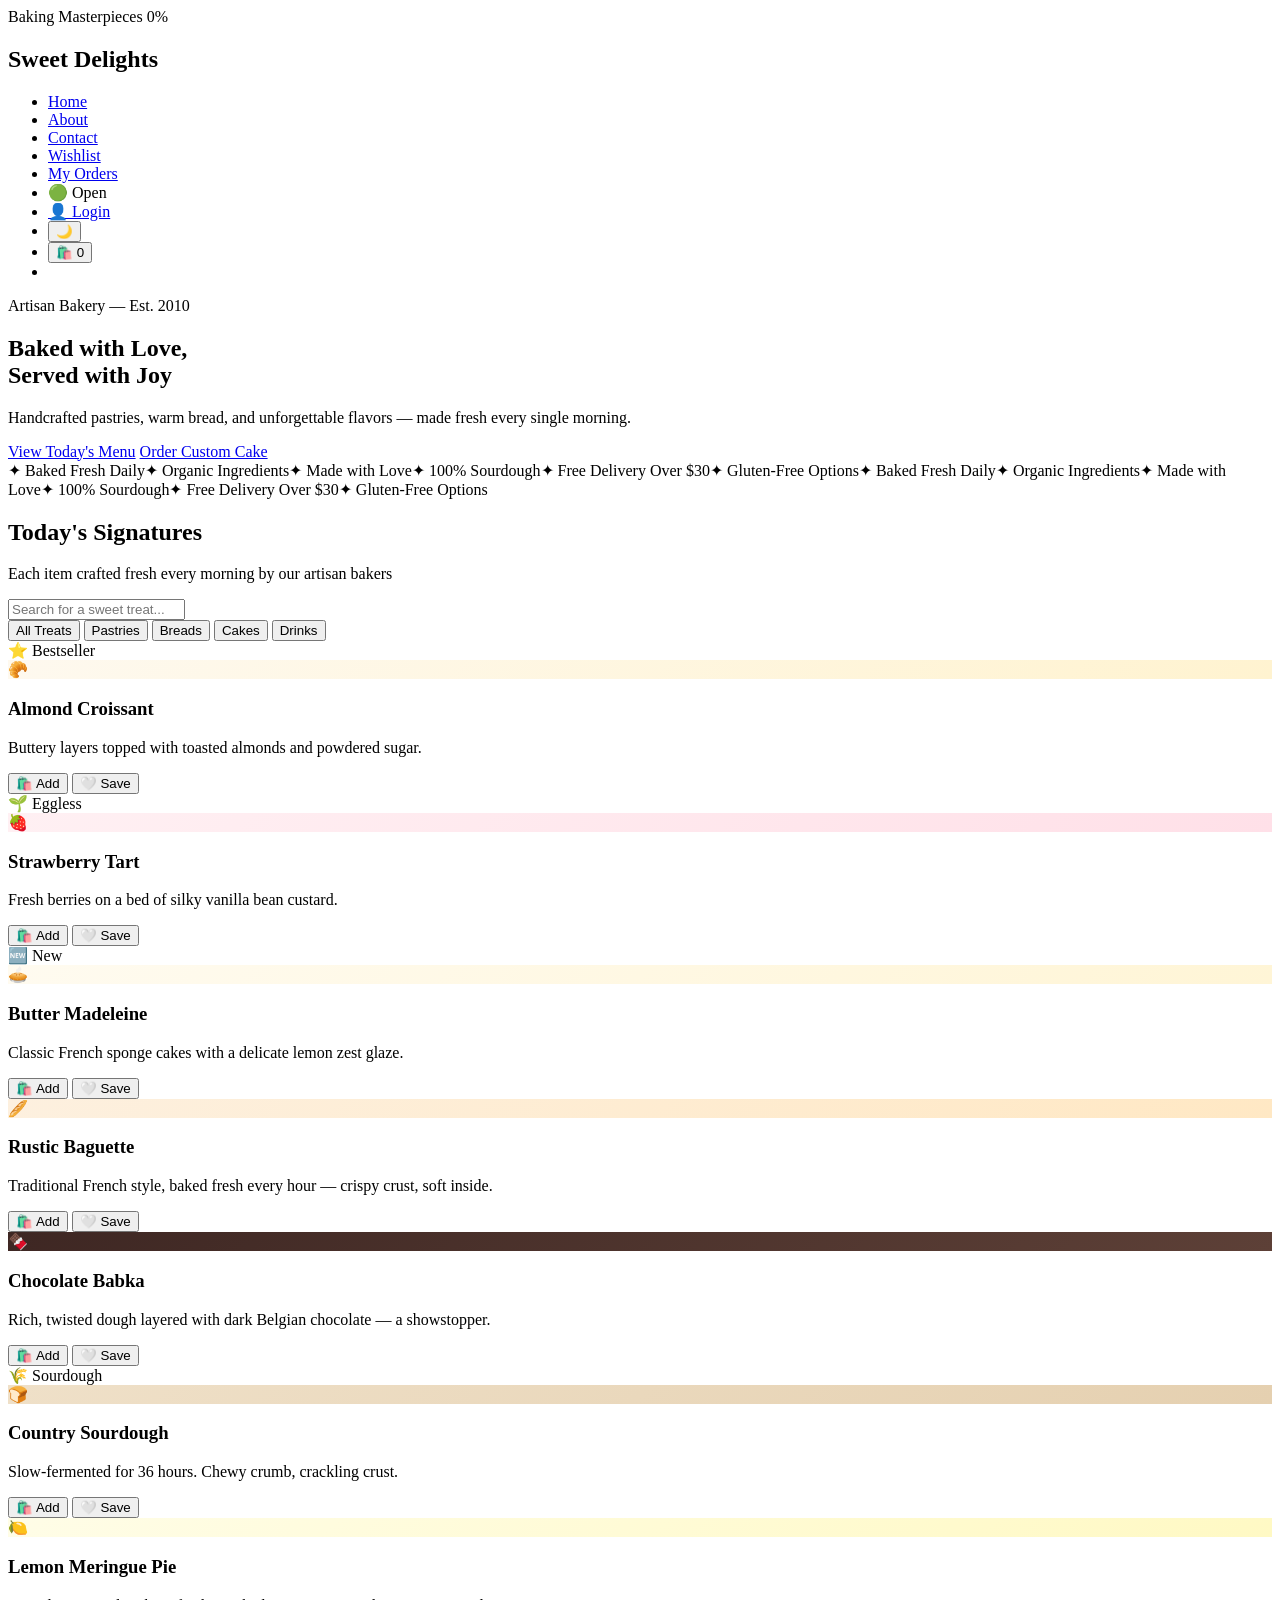
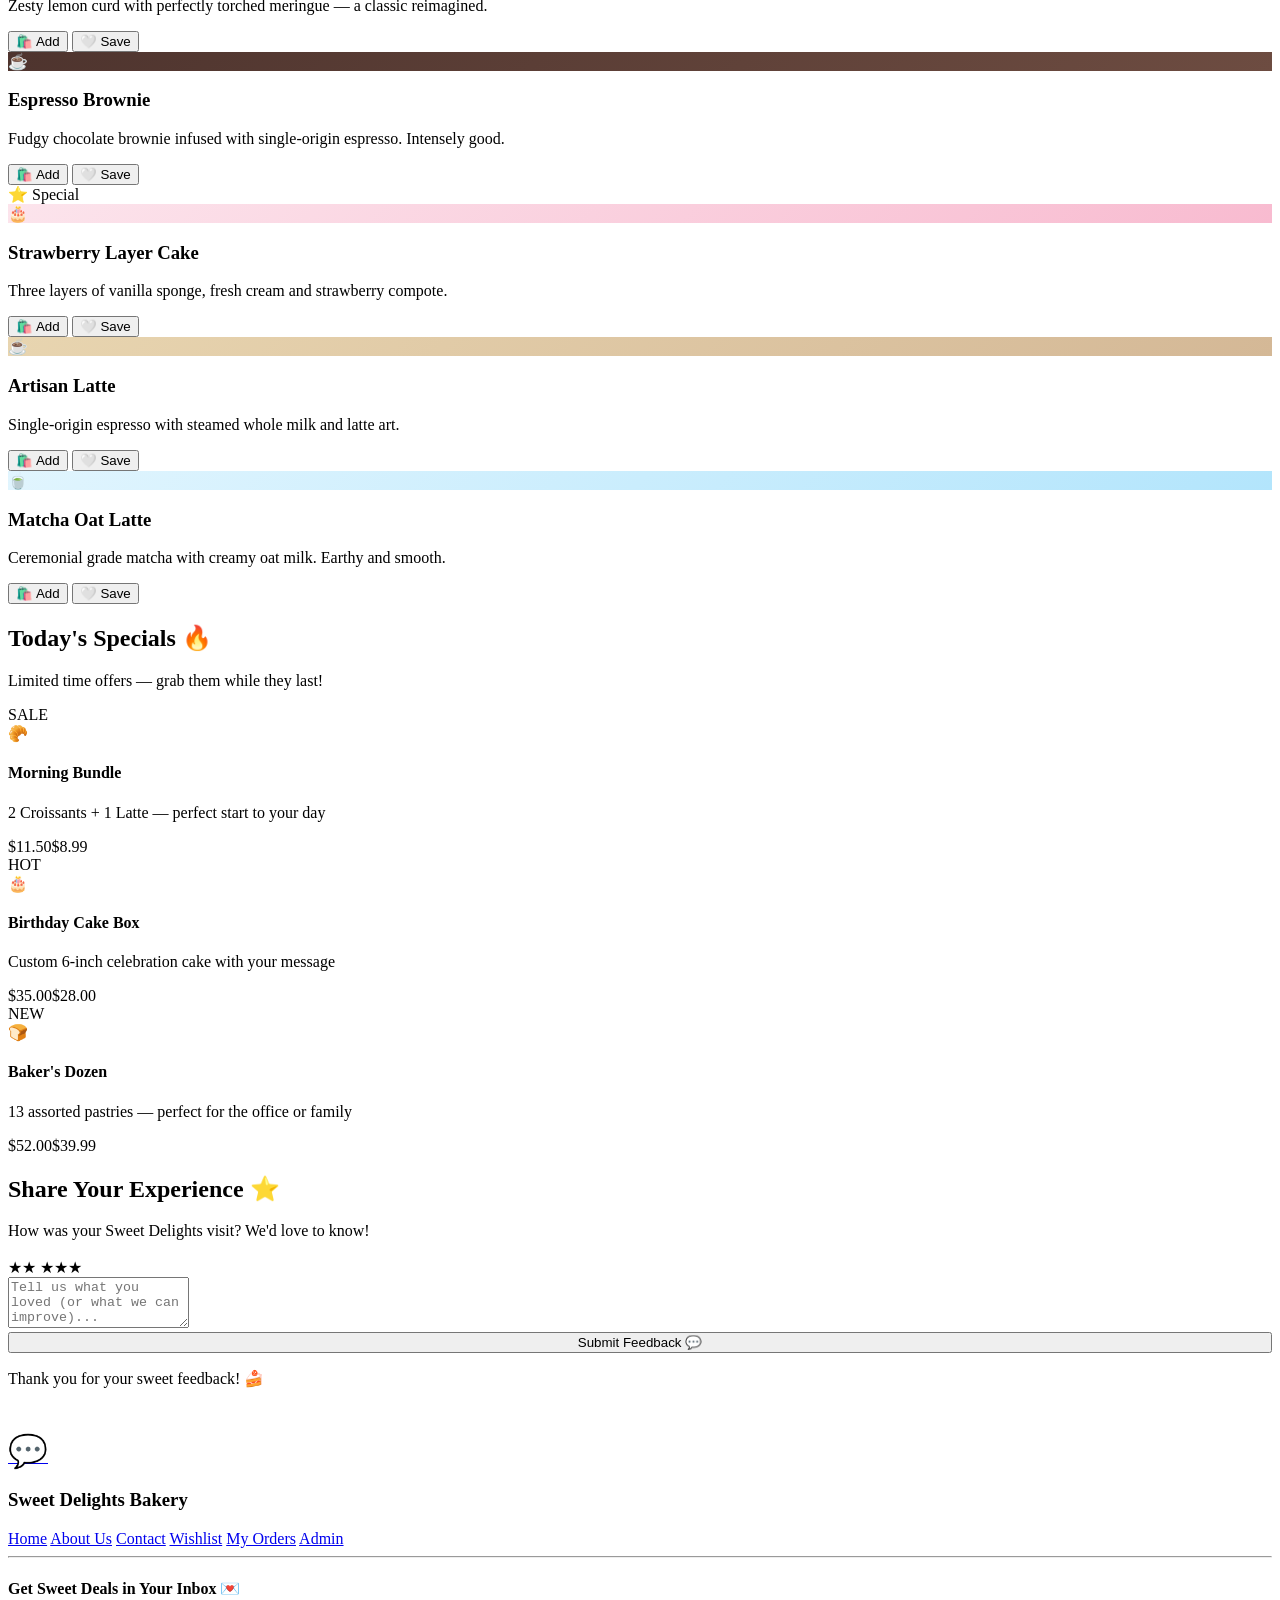
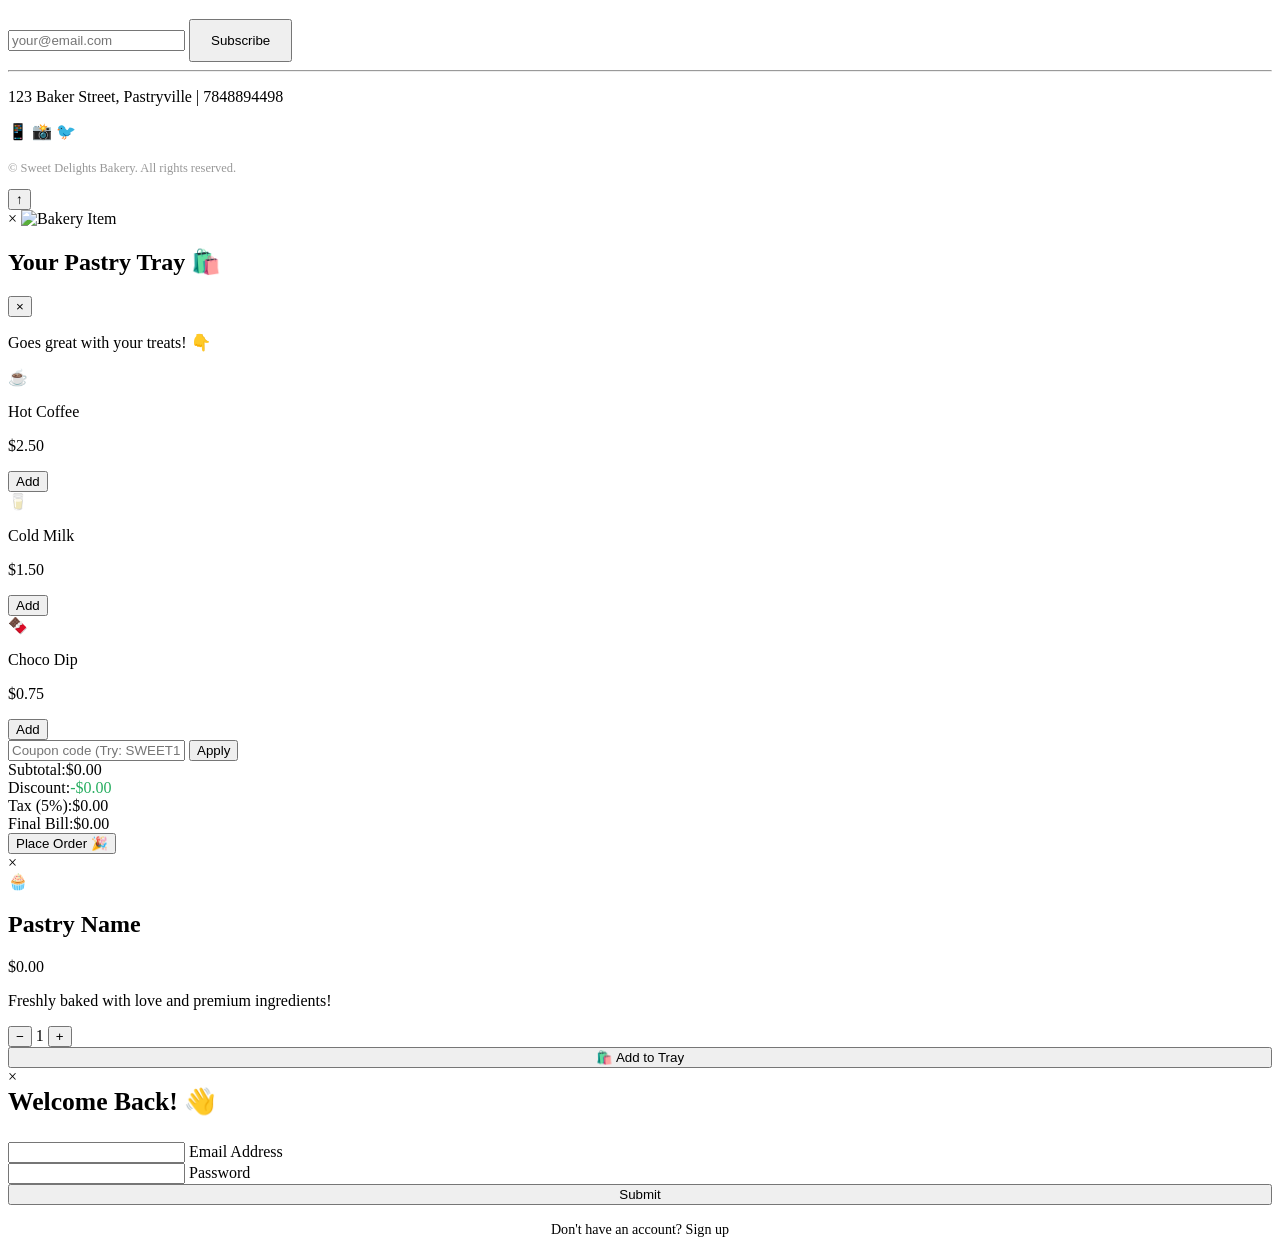
==== commit b6d9822a: "Update WhatsApp link and footer contact number" ====
--- a/index.html
+++ b/index.html
@@ -279,7 +279,7 @@
     </section>
 
     <!-- FLOATING WHATSAPP -->
-    <a href="https://wa.me/919876543210?text=Hello%20Sweet%20Delights%2C%20I%20need%20help!" class="floating-chat" target="_blank" title="Chat on WhatsApp">
+    <a href="https://wa.me/917848894498?text=Hello%20Sweet%20Delights%2C%20I%20need%20help!" class="floating-chat" target="_blank" title="Chat on WhatsApp">
         <span style="font-size:32px;">💬</span>
     </a>
 
@@ -303,7 +303,7 @@
             </form>
         </div>
         <hr class="footer-divider">
-        <p>123 Baker Street, Pastryville | (555) 123-4567</p>
+        <p>123 Baker Street, Pastryville | 7848894498</p>
         <div class="social-links">📱 📸 🐦</div>
         <p style="margin-top:20px;font-size:0.78rem;opacity:0.4;">&copy; <span id="current-year"></span> Sweet Delights Bakery. All rights reserved.</p>
     </footer>
@@ -346,7 +346,7 @@
                 <div class="bill-row"><span>Tax (5%):</span><span id="tray-tax">$0.00</span></div>
                 <div class="bill-row total-row"><span>Final Bill:</span><span id="tray-total-price">$0.00</span></div>
             </div>
-            <button id="place-order-btn" class="btn checkout-btn ripple">Place Order 🎉</button>
+            <button id="place-order-btn" class="btn checkout-btn ripple" onclick="window.__placeOrderNav()">Place Order 🎉</button>
         </div>
     </div>
     <div id="sidebar-overlay" class="sidebar-overlay"></div>
@@ -370,63 +370,6 @@
         </div>
     </div>
 
-    <!-- CHECKOUT MODAL -->
-    <div id="checkout-modal" class="modal-overlay">
-        <div class="checkout-card">
-            <span class="close-modal" id="close-checkout">&times;</span>
-            <h3 style="color:var(--primary);margin-top:0;font-size:1.6rem;">Secure Checkout 🔒</h3>
-            <p style="color:var(--text-muted);margin-bottom:22px;font-size:0.92rem;">Your order is safe and encrypted.</p>
-            <form id="payment-form" class="custom-form">
-                <div class="input-group">
-                    <input type="text" id="cc-name" required autocomplete="cc-name" placeholder=" ">
-                    <label for="cc-name">Name on Card</label>
-                </div>
-                <div class="input-group">
-                    <input type="text" id="cc-num" maxlength="19" required placeholder=" ">
-                    <label for="cc-num">Card Number</label>
-                </div>
-                <div style="display:flex;gap:14px;">
-                    <div class="input-group" style="flex:1;">
-                        <input type="text" id="cc-exp" maxlength="5" required placeholder=" ">
-                        <label for="cc-exp">MM/YY</label>
-                    </div>
-                    <div class="input-group" style="flex:1;">
-                        <input type="password" id="cc-cvv" maxlength="3" required placeholder=" ">
-                        <label for="cc-cvv">CVV</label>
-                    </div>
-                </div>
-                <div class="delivery-options">
-                    <p>Order Type:</p>
-                    <div style="display:flex;gap:20px;margin-bottom:10px;flex-wrap:wrap;">
-                        <label><input type="radio" name="orderType" value="pickup" checked> 🏬 Store Pickup</label>
-                        <label><input type="radio" name="orderType" value="delivery"> 🛵 Delivery (+$5.00)</label>
-                    </div>
-                    <div id="delivery-address-container" style="display:none;margin-bottom:12px;">
-                        <button type="button" id="gps-btn" style="background:#2980b9;color:white;border:none;padding:9px 15px;border-radius:8px;cursor:pointer;margin-bottom:10px;font-weight:700;width:100%;font-family:'Outfit',sans-serif;">📍 Use Current Location</button>
-                        <textarea id="delivery-address" placeholder="Enter your full delivery address..." rows="2" style="width:100%;padding:10px;border-radius:10px;border:1.5px solid var(--border-color);font-family:inherit;background:transparent;color:var(--text-dark);outline:none;font-size:0.92rem;"></textarea>
-                    </div>
-                    <div class="schedule-toggle">
-                        <label style="font-weight:600;color:var(--text-dark);cursor:pointer;display:flex;align-items:center;gap:8px;font-size:0.92rem;">
-                            <input type="checkbox" id="schedule-checkbox"> 📅 Schedule for Later?
-                        </label>
-                    </div>
-                    <div class="schedule-inputs" id="schedule-inputs-container">
-                        <div class="input-group" style="flex:1;margin-bottom:0;">
-                            <input type="date" id="schedule-date">
-                            <label for="schedule-date" class="date-label">Date</label>
-                        </div>
-                        <div class="input-group" style="flex:1;margin-bottom:0;">
-                            <input type="time" id="schedule-time">
-                            <label for="schedule-time">Time</label>
-                        </div>
-                    </div>
-                </div>
-                <button type="submit" class="btn checkout-btn ripple" id="pay-now-btn" style="width:100%;margin-top:10px;font-size:1rem;">
-                    Pay <span id="pay-amount">$0.00</span>
-                </button>
-            </form>
-        </div>
-    </div>
 
     <!-- AUTH MODAL -->
     <div id="auth-modal" class="modal-overlay">
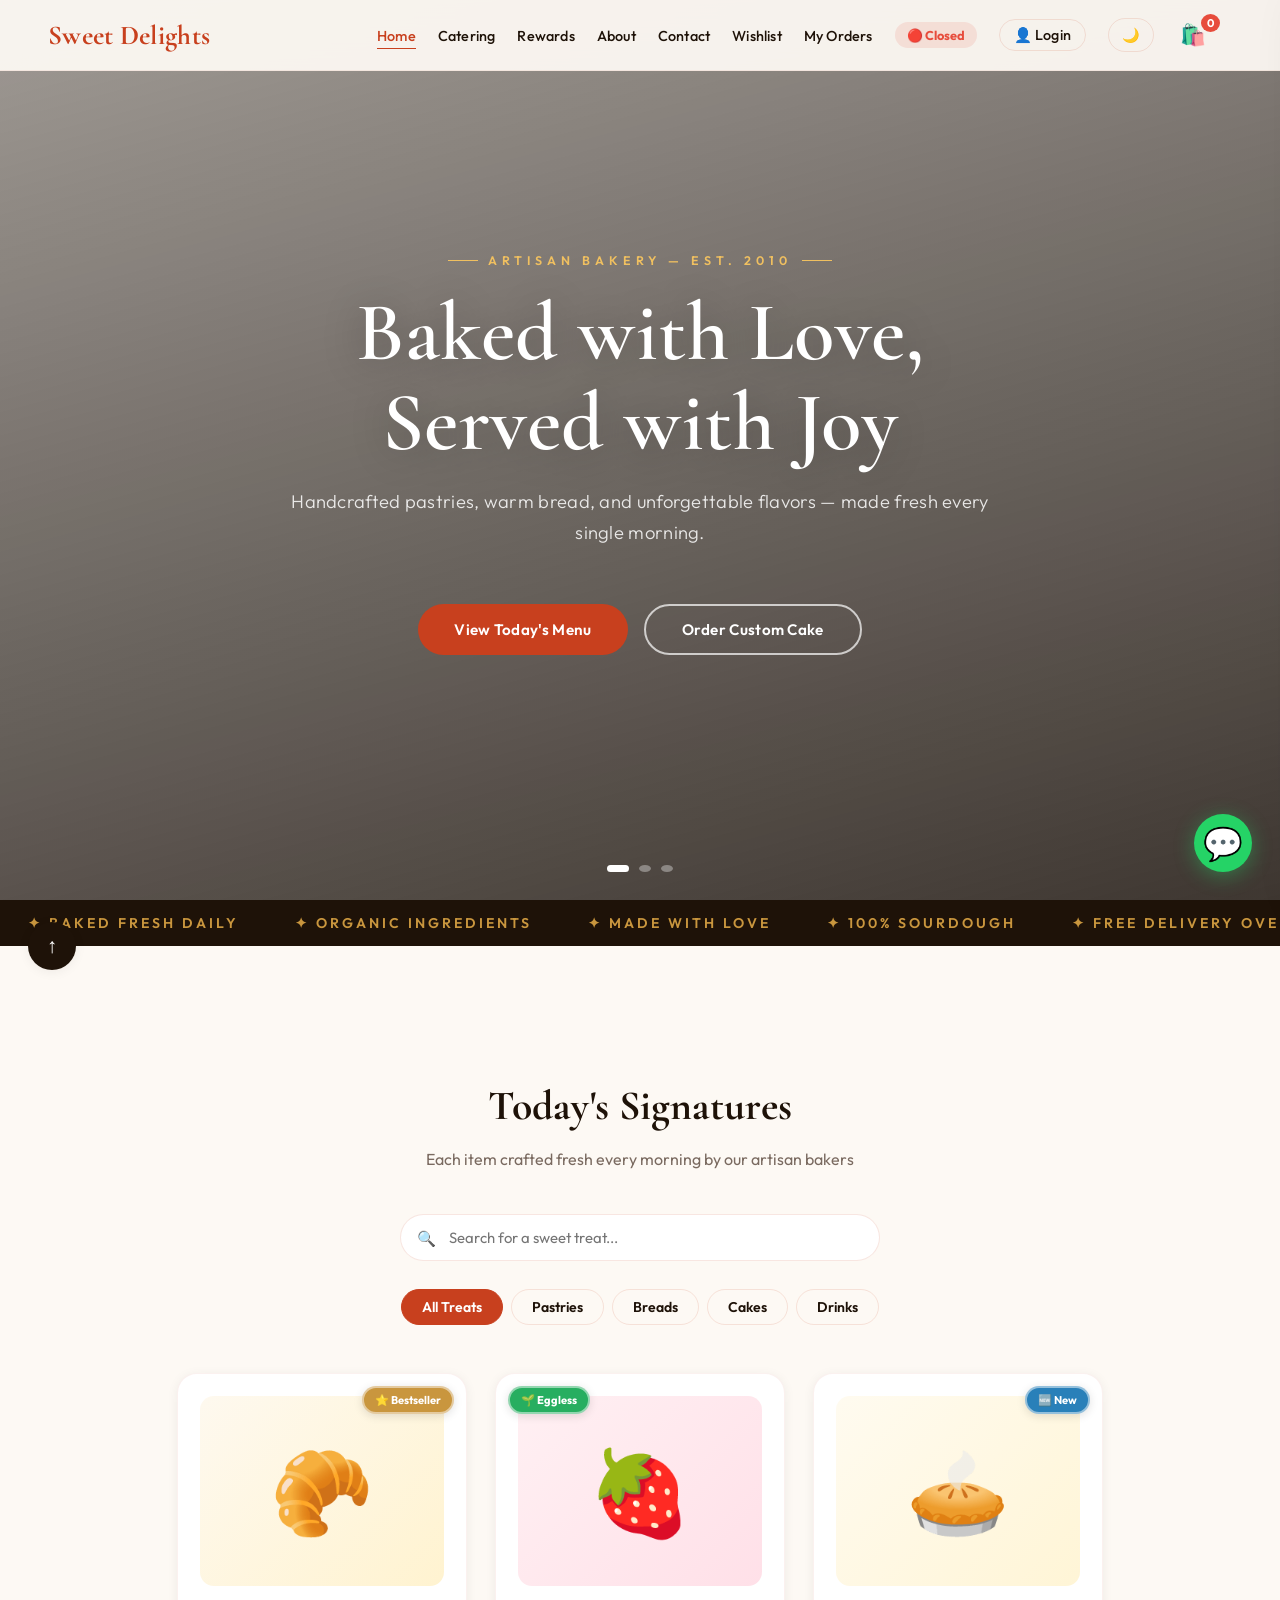
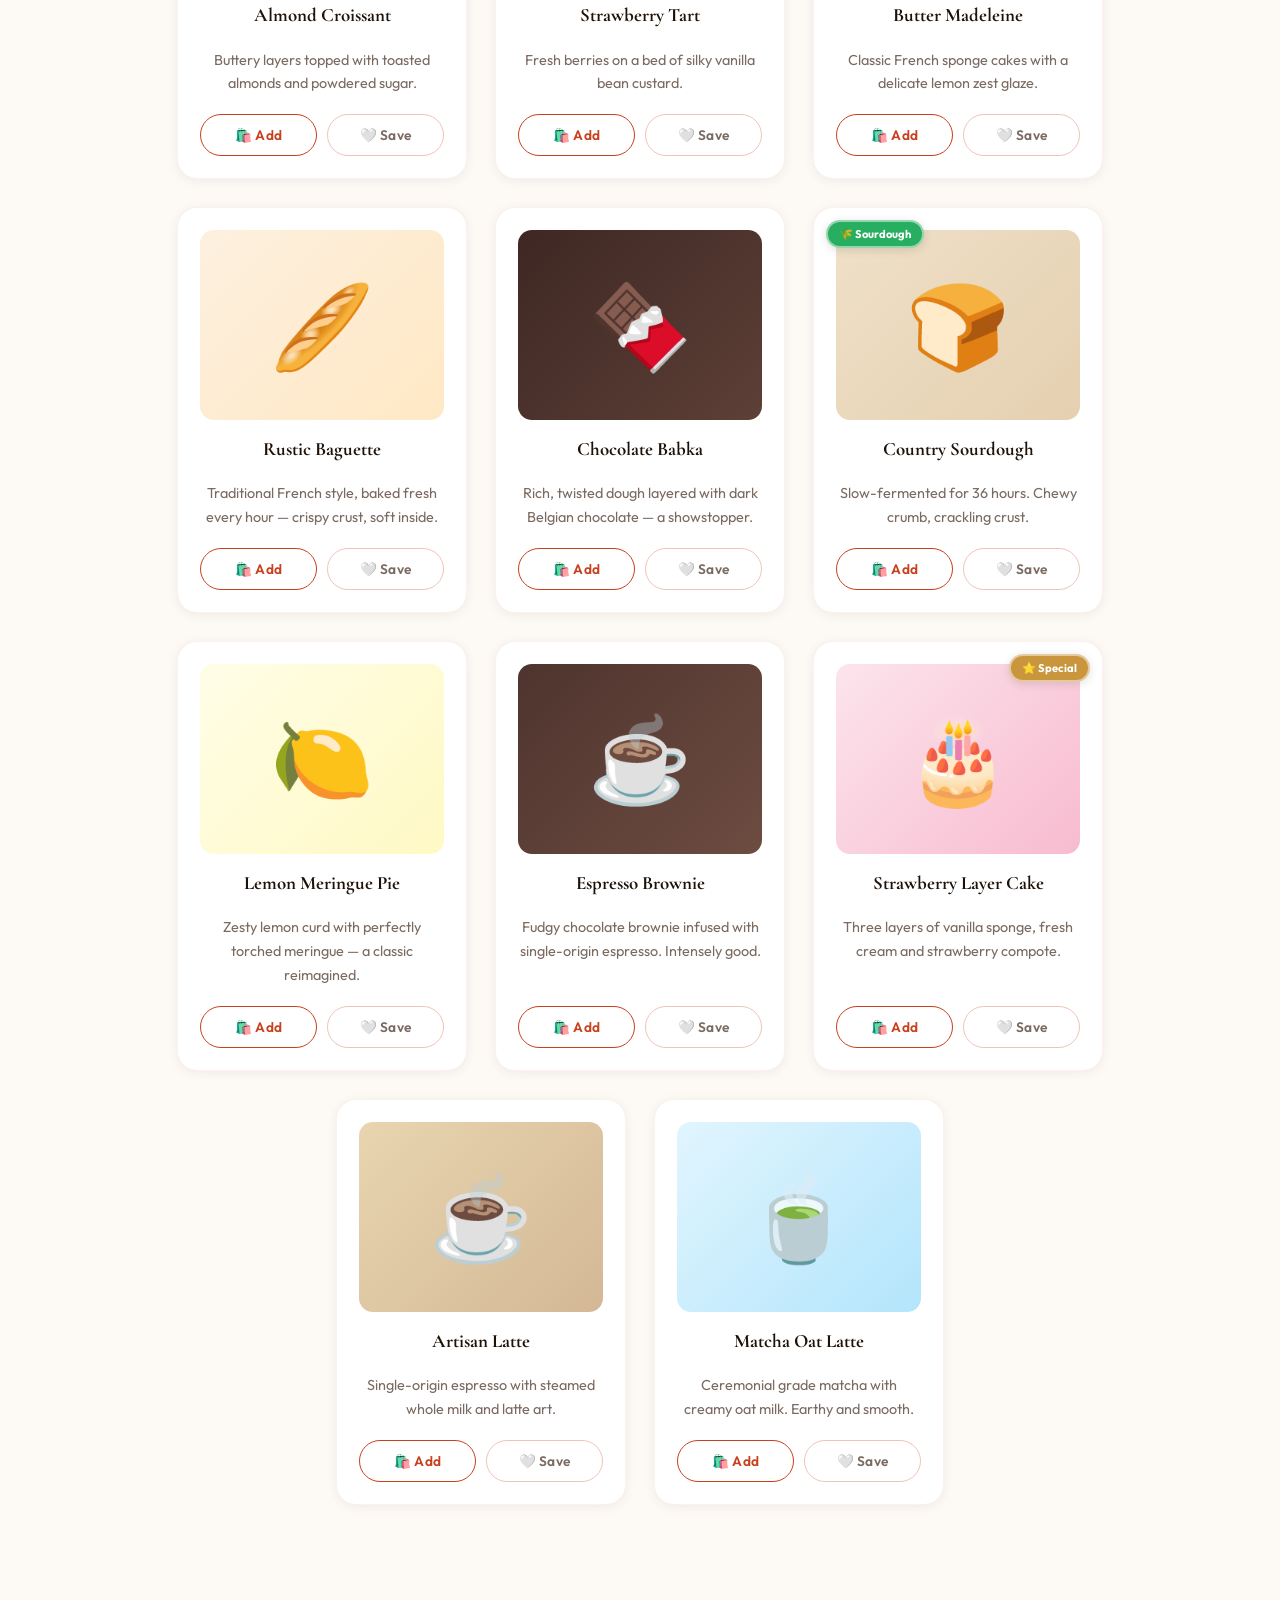
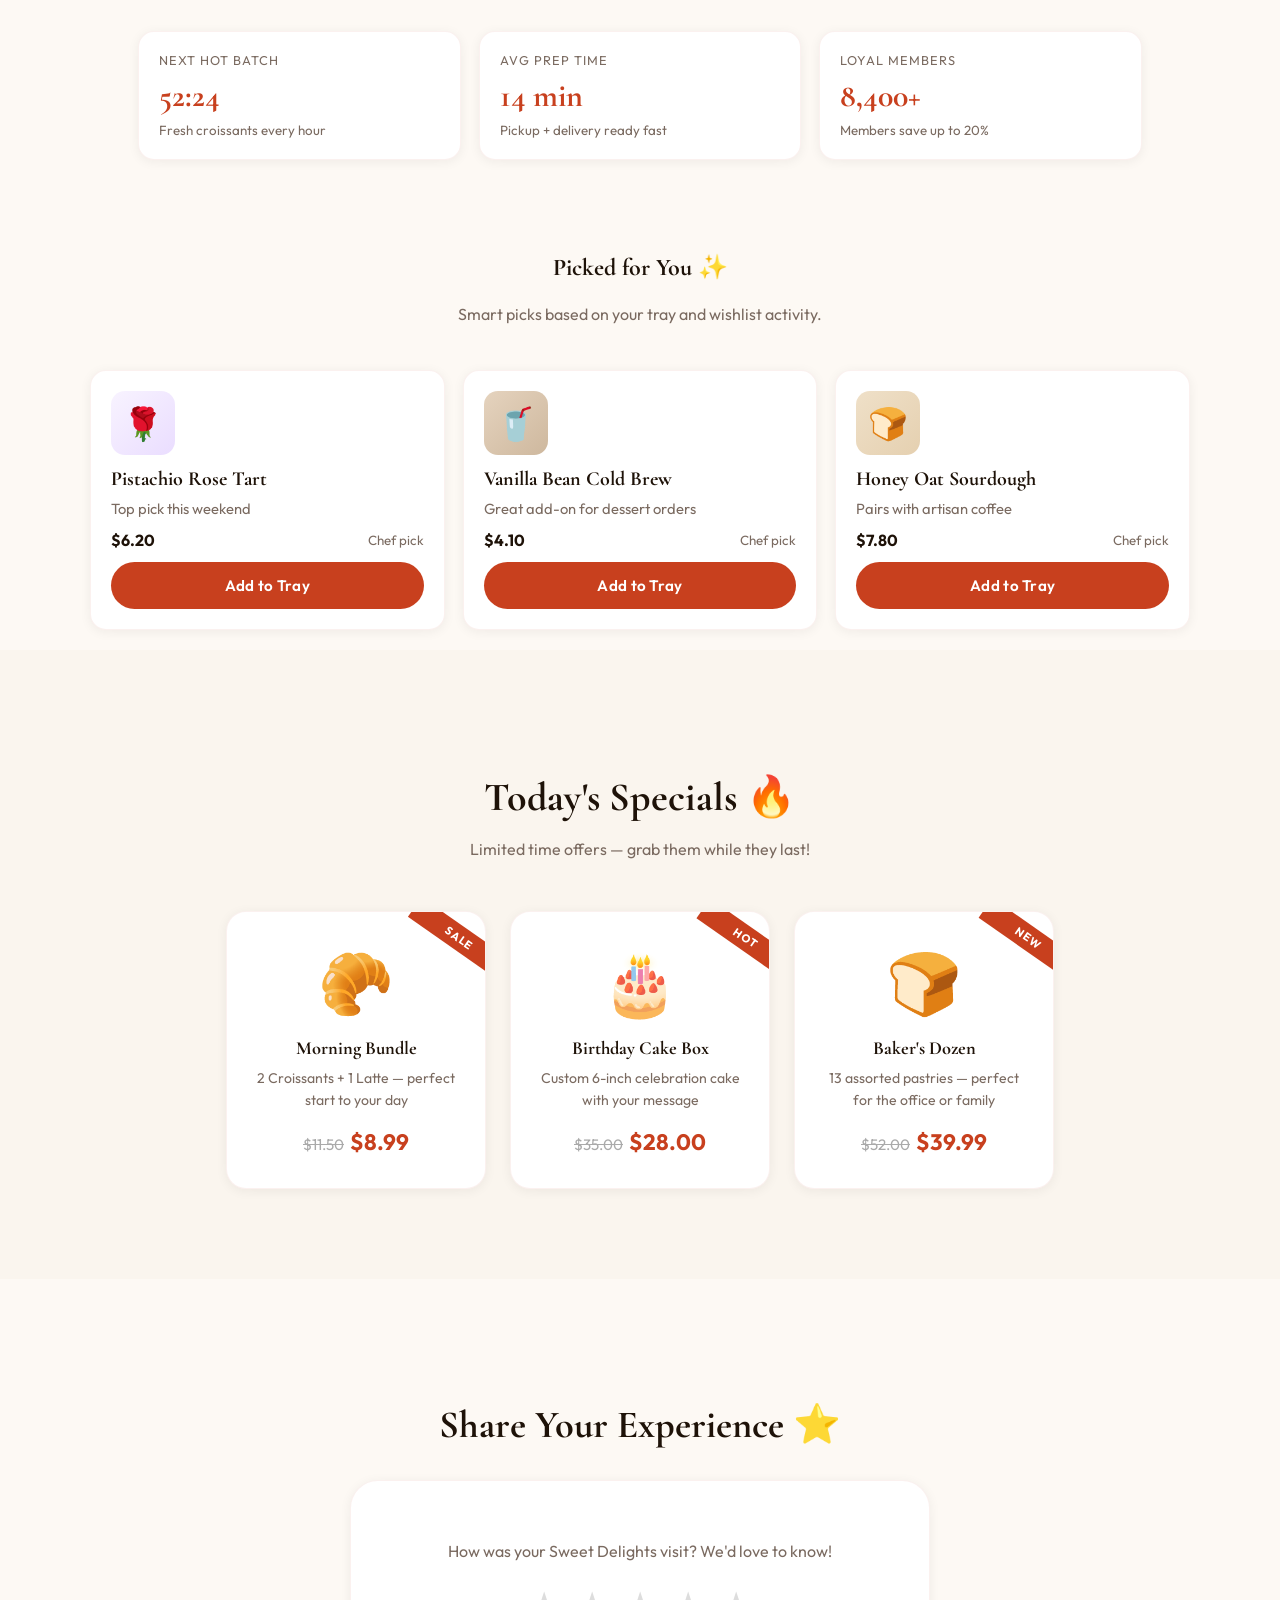
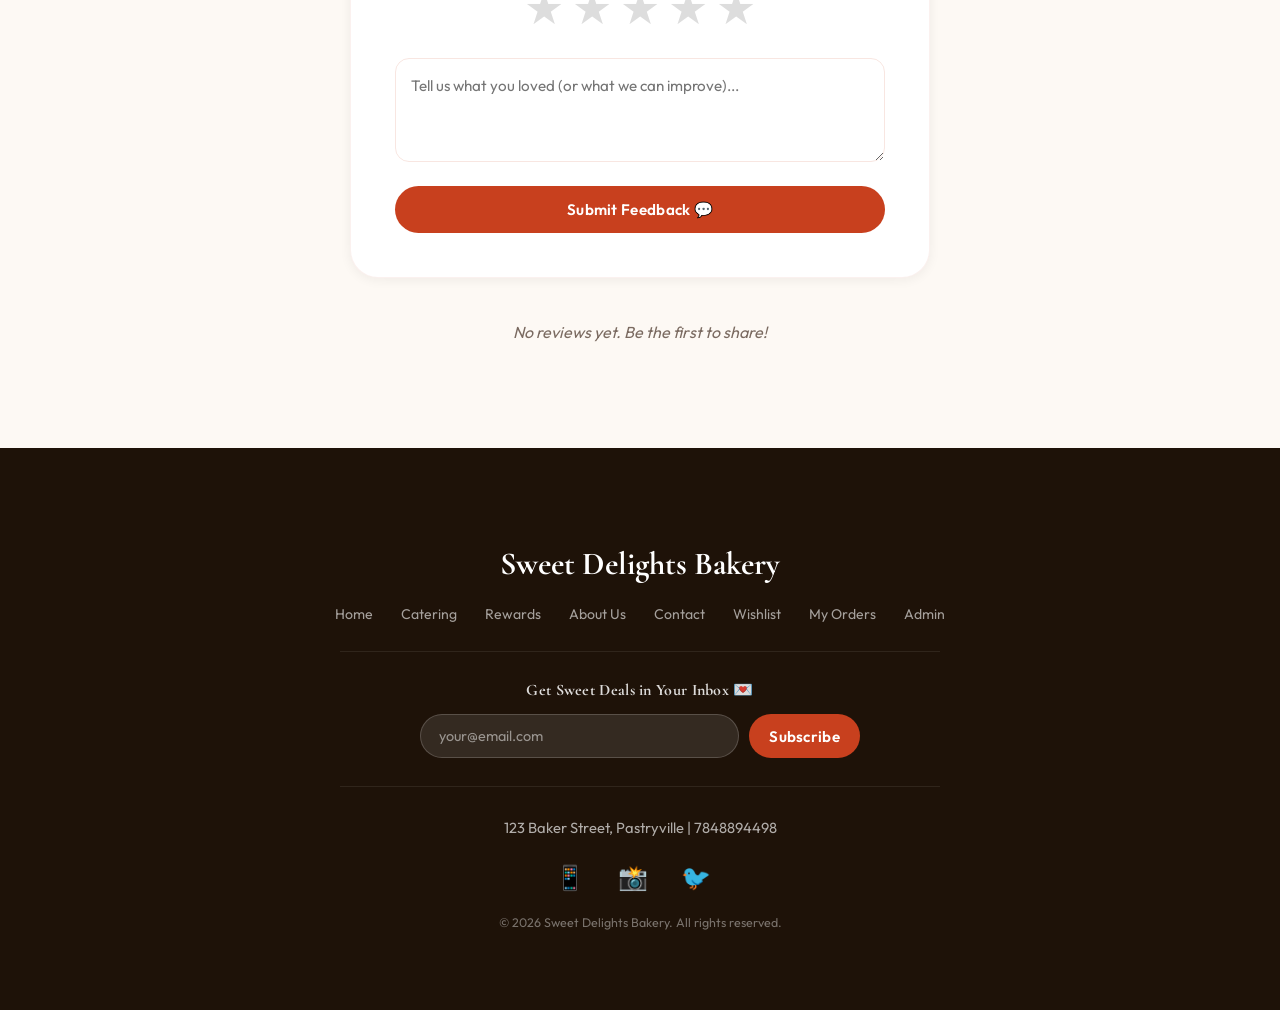
==== commit 1fb84bc5: "Upgrade bakery UX with premium sections, smart recommendations, and new pages" ====
--- a/index.html
+++ b/index.html
@@ -31,6 +31,8 @@
         <div class="hamburger" id="hamburger"><span></span><span></span><span></span></div>
         <ul class="nav-links" id="nav-links">
             <li><a href="index.html" class="active">Home</a></li>
+            <li><a href="catering.html">Catering</a></li>
+            <li><a href="rewards.html">Rewards</a></li>
             <li><a href="about.html">About</a></li>
             <li><a href="contact.html">Contact</a></li>
             <li><a href="wishlist.html">Wishlist</a></li>
@@ -233,6 +235,31 @@
         </div>
     </section>
 
+    <!-- EXPERIENCE STRIP -->
+    <section class="experience-strip fade-up">
+        <div class="xp-card">
+            <p class="xp-label">Next Hot Batch</p>
+            <p class="xp-value" id="next-batch-timer">00:00</p>
+            <small>Fresh croissants every hour</small>
+        </div>
+        <div class="xp-card">
+            <p class="xp-label">Avg Prep Time</p>
+            <p class="xp-value">14 min</p>
+            <small>Pickup + delivery ready fast</small>
+        </div>
+        <div class="xp-card">
+            <p class="xp-label">Loyal Members</p>
+            <p class="xp-value" id="loyalty-count">8,400+</p>
+            <small>Members save up to 20%</small>
+        </div>
+    </section>
+
+    <section class="recommend-section">
+        <h2 class="fade-up">Picked for You ✨</h2>
+        <p class="section-subtitle fade-up delay-1">Smart picks based on your tray and wishlist activity.</p>
+        <div class="recommend-grid" id="smart-recommendations"></div>
+    </section>
+
     <!-- DAILY SPECIALS -->
     <section class="specials-section">
         <h2 class="fade-up">Today's Specials 🔥</h2>
@@ -288,6 +315,8 @@
         <h3>Sweet Delights Bakery</h3>
         <div class="footer-links">
             <a href="index.html">Home</a>
+            <a href="catering.html">Catering</a>
+            <a href="rewards.html">Rewards</a>
             <a href="about.html">About Us</a>
             <a href="contact.html">Contact</a>
             <a href="wishlist.html">Wishlist</a>
--- a/style.css
+++ b/style.css
@@ -0,0 +1,872 @@
+/* ==========================================================================
+   SWEET DELIGHTS BAKERY — PREMIUM STYLESHEET v6.0
+   ========================================================================== */
+@import url('https://fonts.googleapis.com/css2?family=Cormorant+Garamond:ital,wght@0,400;0,600;0,700;1,400&family=Outfit:wght@300;400;500;600;700&display=swap');
+
+:root {
+    --primary: #c8401e;
+    --primary-light: #e0551f;
+    --primary-dark: #a33218;
+    --primary-glow: rgba(200, 64, 30, 0.12);
+    --gold: #c9963e;
+    --gold-light: #f0c060;
+    --text-dark: #1e1208;
+    --text-muted: #7a6a60;
+    --bg-light: #fdf9f4;
+    --bg-warm: #faf5ee;
+    --card-bg: #ffffff;
+    --nav-bg: rgba(253, 249, 244, 0.94);
+    --footer-bg: #1e1208;
+    --border-color: rgba(200, 64, 30, 0.13);
+    --border-subtle: rgba(200, 64, 30, 0.07);
+    --shadow-sm: 0 2px 12px rgba(30, 18, 8, 0.06);
+    --shadow-md: 0 8px 32px rgba(30, 18, 8, 0.10);
+    --shadow-lg: 0 20px 60px rgba(30, 18, 8, 0.15);
+    --transition: all 0.35s cubic-bezier(0.4, 0, 0.2, 1);
+    --radius: 20px;
+}
+
+body.dark-mode {
+    --text-dark: #f5ede4;
+    --text-muted: #a08878;
+    --bg-light: #140c06;
+    --bg-warm: #1a1008;
+    --card-bg: #1f140a;
+    --nav-bg: rgba(20, 12, 6, 0.95);
+    --footer-bg: #0a0503;
+    --border-color: rgba(200, 64, 30, 0.22);
+    --border-subtle: rgba(200, 64, 30, 0.10);
+    --shadow-sm: 0 2px 12px rgba(0, 0, 0, 0.3);
+    --shadow-md: 0 8px 32px rgba(0, 0, 0, 0.4);
+    --shadow-lg: 0 20px 60px rgba(0, 0, 0, 0.5);
+}
+
+*, *::before, *::after { box-sizing: border-box; -webkit-tap-highlight-color: transparent; }
+
+html { scroll-behavior: smooth; }
+
+body, html {
+    margin: 0; padding: 0;
+    font-family: 'Outfit', 'Helvetica Neue', Arial, sans-serif;
+    background-color: var(--bg-light);
+    color: var(--text-dark);
+    overflow-x: hidden;
+    transition: background-color 0.5s ease, color 0.5s ease;
+}
+
+h1, h2, h3, h4, .logo {
+    font-family: 'Cormorant Garamond', Georgia, serif;
+}
+
+.page-fade-in { animation: fadeInPage 0.6s ease-out both; }
+@keyframes fadeInPage { from { opacity: 0; transform: translateY(6px); } to { opacity: 1; transform: translateY(0); } }
+
+/* ──────────────── PRELOADER ──────────────── */
+#premium-loader {
+    position: fixed; top: 0; left: 0; width: 100%; height: 100vh;
+    background: var(--footer-bg); color: #fdf9f4;
+    z-index: 100000; display: flex; justify-content: center; align-items: center;
+    transition: opacity 0.7s ease, transform 0.9s cubic-bezier(0.77, 0, 0.175, 1);
+}
+#premium-loader.loaded { opacity: 0; transform: translateY(-100%); pointer-events: none; }
+.loader-content { display: flex; flex-direction: column; align-items: center; gap: 6px; }
+.loader-title { font-size: 0.78rem; letter-spacing: 6px; text-transform: uppercase; color: var(--gold); font-weight: 600; }
+.loader-percentage { font-size: 7rem; font-weight: 300; line-height: 1; font-family: 'Cormorant Garamond', serif; color: white; }
+.loader-bar-container { width: 180px; height: 1px; background: rgba(255,255,255,0.12); border-radius: 2px; margin-top: 16px; overflow: hidden; }
+.loader-bar-fill { height: 100%; background: var(--primary); width: 0%; transition: width 0.1s ease; }
+
+/* ──────────────── SCROLL PROGRESS ──────────────── */
+.scroll-progress-container { width: 100%; height: 2px; position: fixed; top: 0; z-index: 99999; }
+.scroll-progress-bar { height: 100%; background: linear-gradient(90deg, var(--primary), var(--gold)); width: 0%; transition: width 0.1s linear; }
+
+/* ──────────────── NAVBAR ──────────────── */
+.navbar {
+    display: flex; justify-content: space-between; align-items: center;
+    padding: 18px 48px; position: fixed; width: 100%; top: 0; z-index: 9000;
+    background: var(--nav-bg); backdrop-filter: blur(20px); -webkit-backdrop-filter: blur(20px);
+    border-bottom: 1px solid var(--border-subtle);
+    transition: background 0.5s ease, box-shadow 0.3s ease, padding 0.3s ease;
+}
+.navbar.scrolled { box-shadow: var(--shadow-sm); padding: 14px 48px; }
+.logo { margin: 0; color: var(--primary); font-size: 1.7rem; letter-spacing: 0.3px; cursor: pointer; }
+
+.nav-links { list-style: none; display: flex; gap: 22px; margin: 0; align-items: center; padding: 0; }
+.nav-links a {
+    text-decoration: none; color: var(--text-dark); font-weight: 500; font-size: 0.9rem;
+    position: relative; transition: color 0.3s ease; letter-spacing: 0.2px;
+}
+.nav-links a::after {
+    content: ''; position: absolute; width: 0; height: 1.5px; bottom: -4px; left: 0;
+    background: var(--primary); transition: width 0.3s cubic-bezier(0.4, 0, 0.2, 1);
+}
+.nav-links a:hover::after, .nav-links a.active::after { width: 100%; }
+.nav-links a:hover, .nav-links a.active { color: var(--primary); }
+
+.nav-pill {
+    background: transparent; border: 1.5px solid var(--border-color); color: var(--text-dark);
+    padding: 6px 14px; border-radius: 50px; font-weight: 600; cursor: pointer;
+    transition: var(--transition); font-size: 0.85rem; font-family: 'Outfit', sans-serif;
+    display: flex; align-items: center; gap: 5px;
+}
+.nav-pill:hover { background: var(--primary); color: white; border-color: var(--primary); }
+.nav-pill.active-pill { background: var(--primary); color: white; border-color: var(--primary); }
+
+.theme-btn {
+    background: transparent; border: 1.5px solid var(--border-color); color: var(--text-dark);
+    padding: 7px 13px; border-radius: 50px; font-weight: 600; cursor: pointer;
+    transition: var(--transition); font-size: 0.88rem; font-family: 'Outfit', sans-serif;
+}
+.theme-btn:hover { background: var(--primary); color: white; border-color: var(--primary); }
+
+.tray-btn {
+    background: transparent; border: none; font-size: 1.3rem; position: relative;
+    cursor: pointer; transition: transform 0.3s ease; color: var(--text-dark); padding: 4px;
+}
+.tray-btn:hover { transform: scale(1.15); }
+
+.store-status-badge {
+    font-size: 0.8rem; font-weight: 700; background: rgba(46,204,113,0.12); color: #27ae60;
+    padding: 5px 12px; border-radius: 50px; display: flex; align-items: center; gap: 4px;
+    font-family: 'Outfit', sans-serif;
+}
+.store-status-badge.closed { background: rgba(231,76,60,0.12); color: #e74c3c; }
+
+.badge {
+    position: absolute; top: -5px; right: -10px; background: #e74c3c; color: white;
+    font-size: 0.7rem; font-weight: 700; padding: 2px 6px; border-radius: 50%;
+    font-family: 'Outfit', sans-serif; transition: transform 0.3s cubic-bezier(0.175, 0.885, 0.32, 1.275);
+}
+.badge.pop { transform: scale(1.7); }
+
+/* ──────────────── HAMBURGER ──────────────── */
+.hamburger { display: none; flex-direction: column; gap: 5px; cursor: pointer; z-index: 200; padding: 5px; }
+.hamburger span { width: 25px; height: 2px; background: var(--primary); transition: 0.35s; border-radius: 2px; }
+.hamburger.toggle span:nth-child(1) { transform: rotate(-45deg) translate(-5px, 6px); }
+.hamburger.toggle span:nth-child(2) { opacity: 0; transform: translateX(-10px); }
+.hamburger.toggle span:nth-child(3) { transform: rotate(45deg) translate(-5px, -6px); }
+
+/* ──────────────── HERO ──────────────── */
+.hero {
+    height: 100vh; position: relative; display: flex; align-items: center;
+    justify-content: center; text-align: center; overflow: hidden;
+}
+.hero-slider { position: absolute; top: 0; left: 0; width: 100%; height: 100%; z-index: 1; }
+.slide {
+    position: absolute; top: 0; left: 0; width: 100%; height: 100%;
+    background-size: cover; background-position: center; opacity: 0;
+    transition: opacity 1.6s ease-in-out;
+}
+.slide.active { opacity: 1; animation: kenBurns 10s ease-in-out forwards; }
+@keyframes kenBurns { 0% { transform: scale(1); } 100% { transform: scale(1.08); } }
+.hero-overlay {
+    position: absolute; top: 0; left: 0; width: 100%; height: 100%;
+    background: linear-gradient(165deg, rgba(20,12,6,0.4) 0%, rgba(20,12,6,0.82) 100%);
+    z-index: 2;
+}
+.hero-content { position: relative; z-index: 3; color: white; max-width: 800px; padding: 0 28px; }
+.hero-eyebrow {
+    display: inline-flex; align-items: center; gap: 10px;
+    font-size: 0.78rem; letter-spacing: 5px; text-transform: uppercase;
+    color: var(--gold-light); font-weight: 600; margin-bottom: 20px;
+    opacity: 0; animation: fadeUpDelay 0.9s 0.3s ease-out forwards;
+}
+.hero-eyebrow::before, .hero-eyebrow::after { content: ''; width: 30px; height: 1px; background: var(--gold-light); }
+.hero-content h2 {
+    font-size: clamp(3rem, 6.5vw, 5.5rem); margin: 0 0 18px; font-weight: 600;
+    letter-spacing: 0.5px; line-height: 1.08;
+    text-shadow: 0 4px 40px rgba(0,0,0,0.3);
+    opacity: 0; animation: fadeUpDelay 0.9s 0.5s ease-out forwards;
+}
+.hero-content p {
+    font-size: 1.15rem; opacity: 0; margin-bottom: 32px; font-weight: 300;
+    letter-spacing: 0.3px; color: rgba(255,255,255,0.85); line-height: 1.7;
+    animation: fadeUpDelay 0.9s 0.7s ease-out forwards;
+}
+.hero-buttons {
+    display: flex; gap: 16px; justify-content: center; flex-wrap: wrap;
+    opacity: 0; animation: fadeUpDelay 0.9s 0.9s ease-out forwards;
+}
+@keyframes fadeUpDelay { from { opacity: 0; transform: translateY(28px); } to { opacity: 1; transform: translateY(0); } }
+.slide-dots { position: absolute; bottom: 28px; left: 50%; transform: translateX(-50%); z-index: 4; display: flex; gap: 10px; }
+.dot { width: 7px; height: 7px; border-radius: 50%; background: rgba(255,255,255,0.35); cursor: pointer; transition: all 0.3s ease; border: none; }
+.dot.active { background: white; width: 22px; border-radius: 4px; }
+
+/* ──────────────── MARQUEE ──────────────── */
+.marquee-section {
+    background: var(--footer-bg); color: var(--gold); padding: 14px 0;
+    overflow: hidden; white-space: nowrap; display: flex;
+}
+.marquee-inner {
+    display: flex; animation: marqueeScroll 28s linear infinite;
+    font-size: 0.88rem; font-weight: 600; letter-spacing: 3px; text-transform: uppercase;
+}
+.marquee-inner span { padding: 0 28px; }
+.marquee-section:hover .marquee-inner { animation-play-state: paused; }
+@keyframes marqueeScroll { 0% { transform: translateX(0); } 100% { transform: translateX(-50%); } }
+
+/* ──────────────── ABOUT HERO ──────────────── */
+.about-hero {
+    height: 52vh !important;
+    background-image: url('https://images.unsplash.com/photo-1556909212-d5b604d0c90d?ixlib=rb-1.2.1&auto=format&fit=crop&w=1950&q=80') !important;
+    background-size: cover !important; background-position: center !important;
+}
+.about-hero .hero-overlay { background: linear-gradient(165deg, rgba(20,12,6,0.5) 0%, rgba(20,12,6,0.88) 100%) !important; }
+
+/* ──────────────── ABOUT CONTENT ──────────────── */
+.about-content { max-width: 1100px; margin: 0 auto; padding: 90px 48px; display: grid; grid-template-columns: 1fr 1fr; gap: 80px; align-items: center; }
+.text-block h3 { font-size: 2.2rem; color: var(--primary); margin-bottom: 22px; line-height: 1.2; }
+.text-block p { line-height: 1.9; color: var(--text-muted); margin-bottom: 16px; font-size: 1.02rem; }
+.image-block { display: flex; justify-content: center; align-items: center; }
+.story-img { width: 100%; max-width: 400px; height: 380px; border-radius: 32px; background: linear-gradient(135deg, #f9edd8, #ffecc8); display: flex; align-items: center; justify-content: center; font-size: 6rem; box-shadow: var(--shadow-lg); }
+
+/* ──────────────── STATS ──────────────── */
+.stats-strip { background: var(--primary); color: white; padding: 55px 48px; display: flex; justify-content: center; gap: 80px; flex-wrap: wrap; }
+.stat-item { text-align: center; }
+.stat-item .num { font-size: 3.2rem; font-weight: 700; font-family: 'Cormorant Garamond', serif; display: block; line-height: 1; }
+.stat-item .label { font-size: 0.78rem; opacity: 0.8; letter-spacing: 3px; text-transform: uppercase; margin-top: 8px; display: block; }
+
+/* ──────────────── VALUES ──────────────── */
+.about-values { background: var(--bg-warm); padding: 90px 48px; transition: background-color 0.5s ease; }
+.about-values h2 { text-align: center; font-size: 2.4rem; color: var(--primary); margin-bottom: 55px; }
+.values-grid { display: flex; justify-content: center; gap: 24px; flex-wrap: wrap; max-width: 1100px; margin: 0 auto; }
+.value-card {
+    background: var(--card-bg); border-radius: var(--radius); padding: 36px 26px;
+    text-align: center; width: 240px; box-shadow: var(--shadow-sm);
+    transition: var(--transition); border: 1px solid var(--border-subtle);
+}
+.value-card:hover { transform: translateY(-10px); box-shadow: var(--shadow-md); }
+.value-card .icon { font-size: 2.8rem; margin-bottom: 16px; display: block; }
+.value-card h4 { font-size: 1.15rem; color: var(--text-dark); margin: 0 0 10px; }
+.value-card p { color: var(--text-muted); font-size: 0.88rem; margin: 0; line-height: 1.65; }
+
+/* ──────────────── TEAM ──────────────── */
+.team-section { padding: 90px 48px; max-width: 1100px; margin: 0 auto; }
+.team-section h2 { text-align: center; font-size: 2.4rem; color: var(--primary); margin-bottom: 55px; }
+.team-grid { display: flex; justify-content: center; gap: 28px; flex-wrap: wrap; }
+.team-card { background: var(--card-bg); border-radius: var(--radius); padding: 38px 24px; text-align: center; width: 210px; box-shadow: var(--shadow-sm); transition: var(--transition); border: 1px solid var(--border-subtle); }
+.team-card:hover { transform: translateY(-10px); box-shadow: var(--shadow-md); }
+.team-avatar { width: 90px; height: 90px; border-radius: 50%; background: linear-gradient(135deg, #f9edd8, #ffecc8); display: flex; align-items: center; justify-content: center; font-size: 2.4rem; margin: 0 auto 16px; border: 3px solid var(--primary); }
+.team-card h4 { margin: 0 0 5px; font-size: 1.05rem; }
+.team-card span { font-size: 0.82rem; color: var(--primary); font-weight: 600; }
+
+/* ──────────────── EXPERIENCE STRIP ──────────────── */
+.experience-strip {
+    padding: 26px 48px 0;
+    display: grid;
+    grid-template-columns: repeat(3, minmax(180px, 1fr));
+    gap: 18px;
+    max-width: 1100px;
+    margin: 0 auto;
+}
+.xp-card {
+    background: var(--card-bg);
+    border: 1px solid var(--border-subtle);
+    border-radius: 16px;
+    padding: 20px;
+    box-shadow: var(--shadow-sm);
+}
+.xp-label { margin: 0; color: var(--text-muted); font-size: 0.8rem; letter-spacing: 1px; text-transform: uppercase; }
+.xp-value { margin: 8px 0 4px; color: var(--primary); font-size: 2rem; font-family: 'Cormorant Garamond', serif; font-weight: 700; }
+.xp-card small { color: var(--text-muted); }
+
+/* ──────────────── RECOMMEND SECTION ──────────────── */
+.recommend-section { padding: 74px 48px 20px; text-align: center; }
+.recommend-grid {
+    max-width: 1100px;
+    margin: 0 auto;
+    display: grid;
+    grid-template-columns: repeat(auto-fit, minmax(220px, 1fr));
+    gap: 18px;
+}
+.recommend-card {
+    background: var(--card-bg);
+    border-radius: 16px;
+    padding: 20px;
+    border: 1px solid var(--border-subtle);
+    box-shadow: var(--shadow-sm);
+    text-align: left;
+}
+.recommend-card h4 { margin: 12px 0 8px; font-size: 1.25rem; }
+.recommend-emoji { font-size: 2rem; }
+.recommend-card p { margin: 0 0 12px; color: var(--text-muted); font-size: 0.92rem; }
+.recommend-card .btn { margin-top: 0; width: 100%; }
+
+/* ──────────────── MENU SECTION ──────────────── */
+.menu-section { padding: 100px 48px; text-align: center; }
+.menu-section > h2 { font-size: 2.6rem; color: var(--text-dark); margin-bottom: 10px; }
+.section-subtitle { color: var(--text-muted); font-size: 1rem; margin-bottom: 42px; line-height: 1.6; }
+
+.menu-grid { display: flex; justify-content: center; gap: 28px; margin-top: 48px; flex-wrap: wrap; perspective: 1200px; }
+
+.menu-card {
+    background: var(--card-bg); border-radius: var(--radius); width: 290px;
+    padding: 22px; box-shadow: var(--shadow-sm);
+    transition: transform 0.15s ease, box-shadow 0.35s ease, background-color 0.5s ease;
+    transform-style: preserve-3d; display: flex; flex-direction: column;
+    align-items: center; border: 1px solid var(--border-subtle); position: relative; overflow: hidden;
+}
+.menu-card::after {
+    content: ''; position: absolute; inset: 0; border-radius: var(--radius);
+    background: linear-gradient(135deg, rgba(200,64,30,0.04), transparent);
+    opacity: 0; transition: opacity 0.35s ease; pointer-events: none;
+}
+.menu-card:hover::after { opacity: 1; }
+.menu-card:hover { transform: translateY(-12px); box-shadow: 0 20px 45px rgba(200,64,30,0.13); }
+.menu-card h3 { font-size: 1.18rem; margin: 0 0 8px; width: 100%; }
+.menu-card > p { flex-grow: 1; margin-bottom: 18px; color: var(--text-muted); font-size: 0.9rem; line-height: 1.65; width: 100%; }
+
+.card-actions { display: flex; width: 100%; gap: 10px; margin-top: auto; }
+.card-actions .btn { flex: 1; padding: 11px 10px; font-size: 0.86rem; margin-top: 0; text-align: center; display: flex; justify-content: center; align-items: center; }
+
+.card-image-wrapper { overflow: hidden; border-radius: 14px; margin-bottom: 18px; cursor: pointer; position: relative; width: 100%; }
+.img-placeholder { height: 190px; width: 100%; display: flex; align-items: center; justify-content: center; font-size: 5.2rem; background: linear-gradient(135deg, #f9edd8, #fff5e6); transition: transform 0.5s cubic-bezier(0.4, 0, 0.2, 1); }
+.menu-card:hover .img-placeholder { transform: scale(1.07); }
+.card-image-wrapper::after {
+    content: '👁 Quick View'; position: absolute; bottom: 0; left: 0; right: 0;
+    background: rgba(200,64,30,0.92); color: white; padding: 10px; font-size: 0.82rem;
+    font-weight: 700; text-align: center; transform: translateY(100%); transition: transform 0.3s ease;
+    letter-spacing: 0.5px;
+}
+.menu-card:hover .card-image-wrapper::after { transform: translateY(0); }
+.price-tag { font-size: 1.05rem; font-weight: 700; color: var(--primary); margin-bottom: 14px; width: 100%; }
+
+/* ──────────────── BADGES ──────────────── */
+.dietary-badge {
+    position: absolute; top: 12px; left: 12px; background: #27ae60; color: white;
+    padding: 5px 11px; border-radius: 50px; font-size: 0.7rem; font-weight: 700;
+    z-index: 10; display: flex; align-items: center; gap: 4px; cursor: help;
+    box-shadow: 0 2px 10px rgba(0,0,0,0.12); border: 2px solid rgba(255,255,255,0.5);
+    font-family: 'Outfit', sans-serif;
+}
+.dietary-badge.bestseller { background: #c9963e; left: auto; right: 12px; }
+.dietary-badge.new-badge { background: #2980b9; left: auto; right: 12px; }
+.dietary-badge::after {
+    content: attr(data-tooltip); position: absolute; bottom: 130%; left: 50%;
+    transform: translateX(-50%); background: var(--text-dark); color: white;
+    padding: 7px 13px; border-radius: 10px; font-size: 0.7rem; white-space: nowrap;
+    opacity: 0; visibility: hidden; transition: 0.3s; pointer-events: none;
+}
+.dietary-badge:hover::after { opacity: 1; visibility: visible; bottom: 140%; }
+
+/* ──────────────── SEARCH & FILTERS ──────────────── */
+.search-container { max-width: 480px; margin: 0 auto 28px; position: relative; }
+#menu-search {
+    width: 100%; padding: 13px 20px 13px 48px; border: 1.5px solid var(--border-color);
+    background: var(--card-bg); border-radius: 50px; color: var(--text-dark);
+    font-size: 0.93rem; outline: none; transition: border-color 0.3s ease, box-shadow 0.3s ease;
+    font-family: 'Outfit', sans-serif;
+}
+#menu-search:focus { border-color: var(--primary); box-shadow: 0 0 0 4px var(--primary-glow); }
+.search-container::before { content: '🔍'; position: absolute; left: 17px; top: 50%; transform: translateY(-50%); font-size: 0.95rem; }
+.menu-filters { text-align: center; margin-bottom: 8px; display: flex; justify-content: center; gap: 8px; flex-wrap: wrap; }
+.filter-btn {
+    background: transparent; border: 1.5px solid var(--border-color); color: var(--text-dark);
+    padding: 8px 20px; border-radius: 50px; cursor: pointer; font-weight: 600;
+    font-size: 0.88rem; transition: var(--transition); font-family: 'Outfit', sans-serif;
+}
+.filter-btn.active, .filter-btn:hover { background: var(--primary); color: white; border-color: var(--primary); }
+
+/* ──────────────── DAILY SPECIALS ──────────────── */
+.specials-section { background: var(--bg-warm); padding: 90px 48px; text-align: center; transition: background-color 0.5s ease; }
+.specials-section h2 { font-size: 2.5rem; margin-bottom: 10px; }
+.specials-grid { display: flex; justify-content: center; gap: 24px; flex-wrap: wrap; margin-top: 48px; }
+.special-card {
+    background: var(--card-bg); border-radius: var(--radius); padding: 32px 24px;
+    width: 260px; text-align: center; position: relative; overflow: hidden;
+    border: 1px solid var(--border-subtle); transition: var(--transition);
+    box-shadow: var(--shadow-sm);
+}
+.special-card:hover { transform: translateY(-10px); box-shadow: var(--shadow-md); }
+.special-card .special-emoji { font-size: 3.8rem; display: block; margin-bottom: 16px; }
+.special-card h4 { font-size: 1.15rem; margin: 0 0 8px; }
+.special-card p { color: var(--text-muted); font-size: 0.88rem; margin: 0 0 16px; line-height: 1.6; }
+.special-price { font-size: 1.4rem; font-weight: 700; color: var(--primary); }
+.special-original { text-decoration: line-through; color: #aaa; font-size: 0.95rem; margin-right: 6px; }
+.special-badge { position: absolute; top: 14px; right: -28px; background: #c8401e; color: white; padding: 5px 38px; font-size: 0.7rem; font-weight: 700; transform: rotate(35deg); letter-spacing: 1px; font-family: 'Outfit', sans-serif; }
+
+/* ──────────────── FEEDBACK ──────────────── */
+.feedback-section { padding: 90px 20px; text-align: center; }
+.feedback-section h2 { font-size: 2.4rem; }
+.feedback-container { max-width: 580px; margin: 30px auto 0; padding: 44px; border-radius: 28px; background: var(--card-bg); border: 1px solid var(--border-subtle); box-shadow: var(--shadow-sm); }
+.stars { font-size: 2.8rem; color: #ddd; cursor: pointer; margin-bottom: 22px; display: flex; justify-content: center; gap: 8px; }
+.stars span { transition: color 0.2s ease, transform 0.2s ease; display: inline-block; }
+.stars span:hover { transform: scale(1.3); }
+#feedback-text { width: 100%; padding: 15px; border-radius: 14px; border: 1.5px solid var(--border-color); background: transparent; color: var(--text-dark); margin-bottom: 20px; font-family: 'Outfit', sans-serif; resize: vertical; outline: none; transition: border-color 0.3s; font-size: 0.95rem; line-height: 1.6; }
+#feedback-text:focus { border-color: var(--primary); box-shadow: 0 0 0 4px var(--primary-glow); }
+.hidden-msg { display: none; color: #27ae60; font-weight: 700; font-size: 1.2rem; margin-top: 16px; }
+.hidden-msg.show { display: block; animation: fadeUp 0.5s; }
+.review-card { background: var(--bg-warm); padding: 22px 26px; border-radius: 18px; margin-bottom: 14px; border: 1px solid var(--border-subtle); animation: fadeUp 0.5s ease; text-align: left; transition: background-color 0.5s ease; }
+.review-card .review-header { display: flex; justify-content: space-between; align-items: center; margin-bottom: 10px; }
+.review-card .review-text { margin: 0; font-style: italic; color: var(--text-muted); line-height: 1.65; font-size: 0.93rem; }
+
+/* ──────────────── BUTTONS ──────────────── */
+.btn {
+    display: inline-flex; align-items: center; justify-content: center;
+    padding: 14px 36px; background: var(--primary); color: #fff;
+    text-decoration: none; border-radius: 50px; font-size: 0.95rem; margin-top: 24px;
+    border: none; cursor: pointer; font-weight: 600; font-family: 'Outfit', sans-serif;
+    letter-spacing: 0.3px; transition: background-color 0.3s ease, transform 0.2s ease, box-shadow 0.3s ease;
+    position: relative; overflow: hidden; gap: 6px;
+}
+.btn:hover { background: var(--primary-light); transform: translateY(-2px); box-shadow: 0 8px 24px rgba(200,64,30,0.3); }
+.btn:active { transform: translateY(0); }
+.btn-outline { background: transparent; border: 2px solid rgba(255,255,255,0.7); color: white; }
+.btn-outline:hover { background: white; color: var(--primary); }
+
+.wishlist-btn { background: transparent; border: 1.5px solid var(--primary); color: var(--primary); border-radius: 50px; font-weight: 600; cursor: pointer; transition: var(--transition); overflow: hidden; }
+.wishlist-btn:hover { background: var(--primary-glow); }
+.save-wishlist-btn { background: transparent; border: 1.5px solid rgba(200,64,30,0.3); color: var(--text-muted); }
+.save-wishlist-btn:hover { background: var(--primary) !important; color: white !important; border-color: var(--primary) !important; }
+.ripple-span { position: absolute; background: rgba(255,255,255,0.3); border-radius: 50%; transform: scale(0); animation: rippleEffect 0.6s linear; pointer-events: none; width: 100px; height: 100px; margin-left: -50px; margin-top: -50px; }
+@keyframes rippleEffect { to { transform: scale(4); opacity: 0; } }
+
+/* ──────────────── SIDEBAR / TRAY ──────────────── */
+.sidebar {
+    position: fixed; top: 0; right: -420px; width: 380px; max-width: 100%; height: 100vh;
+    background: var(--bg-light); color: var(--text-dark);
+    box-shadow: -12px 0 50px rgba(0,0,0,0.12); z-index: 200000; display: flex;
+    flex-direction: column; transition: right 0.4s cubic-bezier(0.77, 0, 0.175, 1);
+    will-change: right;
+}
+.sidebar.open { right: 0; }
+.sidebar-header { padding: 22px 22px; display: flex; justify-content: space-between; align-items: center; border-bottom: 1px solid var(--border-subtle); background: var(--card-bg); }
+.sidebar-header h2 { margin: 0; font-size: 1.4rem; color: var(--primary); }
+.close-sidebar { background: transparent; border: none; font-size: 1.8rem; color: var(--text-dark); cursor: pointer; transition: color 0.3s, transform 0.3s; line-height: 1; }
+.close-sidebar:hover { color: #e74c3c; transform: rotate(90deg); }
+.sidebar-content { padding: 18px; flex-grow: 1; overflow-y: auto; overflow-x: hidden; }
+.empty-msg { text-align: center; color: var(--text-muted); font-style: italic; margin-top: 60px; font-size: 0.97rem; line-height: 2; }
+
+.tray-item-wrapper { position: relative; margin-bottom: 12px; border-radius: 16px; background: #ff4757; display: flex; align-items: center; overflow: hidden; }
+.delete-bg { position: absolute; right: 18px; color: white; font-size: 1.4rem; z-index: 0; }
+.tray-item { position: relative; z-index: 1; background: var(--card-bg); width: 100%; display: flex; align-items: center; padding: 12px 14px; border-radius: 16px; gap: 14px; box-shadow: var(--shadow-sm); border: 1px solid var(--border-subtle); transition: transform 0.3s cubic-bezier(0.175, 0.885, 0.32, 1.275); touch-action: pan-y; }
+.tray-item.swiping { transition: none; }
+.tray-item-img { width: 52px; height: 52px; border-radius: 12px; flex-shrink: 0; display: flex; align-items: center; justify-content: center; font-size: 1.7rem; }
+.tray-item-info { flex-grow: 1; text-align: left; }
+.tray-item-info h4 { margin: 0 0 3px; font-size: 0.95rem; color: var(--text-dark); }
+.tray-item-info p { margin: 0; color: var(--primary); font-weight: 700; font-size: 0.9rem; }
+.remove-item { background: transparent; border: none; color: #ff4757; font-size: 1.1rem; cursor: pointer; padding: 5px; transition: transform 0.2s; flex-shrink: 0; }
+.remove-item:hover { transform: scale(1.3); }
+
+.upsell-section { padding: 14px; background: rgba(200,64,30,0.04); border-top: 1px dashed var(--border-color); border-bottom: 1px dashed var(--border-color); }
+.upsell-title { font-size: 0.85rem; font-weight: 700; color: var(--primary); margin: 0 0 10px; }
+.upsell-items { display: flex; gap: 10px; overflow-x: auto; padding-bottom: 5px; }
+.upsell-item { background: var(--card-bg); padding: 10px; border-radius: 12px; min-width: 88px; text-align: center; box-shadow: var(--shadow-sm); display: flex; flex-direction: column; align-items: center; gap: 4px; border: 1px solid var(--border-subtle); }
+.upsell-item span { font-size: 1.4rem; }
+.upsell-item p { margin: 0; font-size: 0.78rem; font-weight: 600; color: var(--text-dark); }
+.upsell-add { background: var(--primary); color: white; border: none; padding: 5px 10px; border-radius: 8px; font-size: 0.76rem; cursor: pointer; transition: 0.2s; width: 100%; font-weight: 600; }
+.upsell-add:hover { background: var(--primary-light); }
+
+.sidebar-footer { padding: 18px 20px; border-top: 1px solid var(--border-subtle); background: var(--card-bg); }
+.bill-details { margin-bottom: 14px; }
+.bill-row { display: flex; justify-content: space-between; font-size: 0.92rem; color: var(--text-dark); margin-bottom: 6px; }
+.total-row { font-size: 1.2rem; font-weight: 700; color: var(--primary); margin-top: 10px; border-top: 1.5px solid var(--border-color); padding-top: 10px; }
+.checkout-btn { width: 100%; margin-top: 0; font-size: 1rem; }
+.sidebar-overlay { position: fixed; top: 0; left: 0; width: 100%; height: 100%; background: rgba(0,0,0,0.5); z-index: 199999; opacity: 0; visibility: hidden; transition: opacity 0.4s ease, visibility 0.4s ease; }
+.sidebar-overlay.open { opacity: 1; visibility: visible; }
+
+/* ──────────────── CONTACT ──────────────── */
+.contact-section { padding: 150px 20px 100px; display: flex; justify-content: center; align-items: center; min-height: 80vh; }
+.contact-container { width: 100%; max-width: 600px; background: var(--card-bg); text-align: center; padding: 52px 44px; border-radius: 28px; box-shadow: var(--shadow-md); border: 1px solid var(--border-subtle); }
+.contact-container h2 { font-size: 2.1rem; color: var(--primary); margin-bottom: 8px; }
+
+/* ──────────────── FORMS ──────────────── */
+.custom-form { margin-top: 30px; text-align: left; }
+.input-group { position: relative; margin-bottom: 28px; }
+.input-group input, .input-group textarea {
+    width: 100%; padding: 15px 15px; border: 1.5px solid var(--border-color);
+    background: transparent; border-radius: 12px; color: var(--text-dark);
+    font-size: 0.94rem; outline: none; transition: border-color 0.3s ease, box-shadow 0.3s ease;
+    font-family: 'Outfit', sans-serif;
+}
+.input-group input:focus, .input-group textarea:focus { border-color: var(--primary); box-shadow: 0 0 0 4px var(--primary-glow); }
+.input-group label { position: absolute; top: 15px; left: 16px; color: var(--text-muted); background: var(--card-bg); padding: 0 6px; transition: 0.3s ease all; pointer-events: none; font-size: 0.92rem; }
+.input-group input:focus ~ label, .input-group input:valid ~ label,
+.input-group textarea:focus ~ label, .input-group textarea:valid ~ label { top: -9px; left: 11px; font-size: 0.75rem; color: var(--primary); font-weight: 700; }
+.input-group input[type="date"] ~ .date-label, .input-group input[type="time"] ~ label { top: -9px; left: 11px; font-size: 0.75rem; color: var(--primary); font-weight: 700; }
+.submit-btn { width: 100%; position: relative; overflow: hidden; }
+.submit-btn.loading { background: #e67e22; pointer-events: none; }
+.submit-btn.success { background: #27ae60; pointer-events: none; }
+
+/* ──────────────── FOOTER ──────────────── */
+.footer { background: var(--footer-bg); color: #fff; text-align: center; padding: 64px 28px; transition: background-color 0.5s ease; }
+.footer h3 { font-size: 2rem; margin-bottom: 10px; color: #fff; }
+.footer p { opacity: 0.65; line-height: 1.7; font-size: 0.92rem; }
+.social-links { margin-top: 22px; font-size: 1.5rem; letter-spacing: 14px; cursor: pointer; }
+.footer-links { display: flex; justify-content: center; gap: 28px; margin: 22px 0; flex-wrap: wrap; }
+.footer-links a { color: rgba(255,255,255,0.6); text-decoration: none; font-size: 0.88rem; transition: color 0.3s; }
+.footer-links a:hover { color: var(--gold-light); }
+.footer-divider { border: none; border-top: 1px solid rgba(255,255,255,0.08); margin: 28px auto; max-width: 600px; }
+
+/* ──────────────── FLOATING CHAT ──────────────── */
+.floating-chat {
+    position: fixed; bottom: 28px; right: 28px; width: 58px; height: 58px;
+    background: #25D366; color: white; border-radius: 50%; display: flex;
+    justify-content: center; align-items: center; font-size: 1.7rem;
+    text-decoration: none; box-shadow: 0 4px 20px rgba(37,211,102,0.4);
+    z-index: 9000; animation: pulseChat 2.5s infinite; transition: transform 0.3s ease;
+}
+.floating-chat:hover { transform: scale(1.12); animation: none; }
+@keyframes pulseChat { 0% { box-shadow: 0 0 0 0 rgba(37,211,102,0.7); } 70% { box-shadow: 0 0 0 18px rgba(37,211,102,0); } 100% { box-shadow: 0 0 0 0 rgba(37,211,102,0); } }
+
+/* ──────────────── ANIMATIONS ──────────────── */
+.fade-up { opacity: 0; transform: translateY(36px); transition: opacity 0.7s ease-out, transform 0.7s ease-out; }
+.fade-up.is-visible { opacity: 1; transform: translateY(0); }
+.delay-1 { transition-delay: 0.1s; } .delay-2 { transition-delay: 0.2s; } .delay-3 { transition-delay: 0.32s; } .delay-4 { transition-delay: 0.44s; }
+@keyframes fadeUp { from { opacity: 0; transform: translateY(20px); } to { opacity: 1; transform: translateY(0); } }
+@keyframes slideInToast { from { transform: translateX(50px); opacity: 0; } to { transform: translateX(0); opacity: 1; } }
+
+/* ──────────────── SCROLLBAR & BACK TO TOP ──────────────── */
+::-webkit-scrollbar { width: 6px; }
+::-webkit-scrollbar-track { background: var(--bg-light); }
+::-webkit-scrollbar-thumb { background: rgba(200,64,30,0.35); border-radius: 10px; }
+::-webkit-scrollbar-thumb:hover { background: var(--primary); }
+*:focus-visible { outline: 2px dashed var(--primary); outline-offset: 4px; }
+.back-to-top {
+    position: fixed; bottom: -70px; left: 28px; width: 48px; height: 48px;
+    background: var(--text-dark); color: #fff; border: none; border-radius: 50%;
+    font-size: 1.3rem; font-weight: 700; cursor: pointer; z-index: 9000;
+    box-shadow: var(--shadow-sm); transition: bottom 0.4s cubic-bezier(0.175, 0.885, 0.32, 1.275), background-color 0.3s, transform 0.3s;
+}
+.back-to-top.visible { bottom: 28px; }
+.back-to-top:hover { background: var(--primary); transform: translateY(-4px); }
+
+/* ──────────────── ORDERS ──────────────── */
+.order-card { background: var(--card-bg); border-radius: var(--radius); padding: 24px 22px; box-shadow: var(--shadow-sm); text-align: left; border: 1px solid var(--border-subtle); transition: var(--transition); overflow: hidden; }
+.order-card:hover { box-shadow: var(--shadow-md); }
+.order-header { display: flex; justify-content: space-between; align-items: center; border-bottom: 1.5px dashed var(--border-color); padding-bottom: 16px; margin-bottom: 22px; flex-wrap: wrap; gap: 10px; }
+.order-header h3 { margin: 0; color: var(--primary); font-size: 1.15rem; }
+.order-header span { font-size: 0.85rem; color: var(--text-muted); font-weight: 600; }
+.order-items-list { list-style: none; padding: 0; margin: 0 0 20px; }
+.order-items-list li { display: flex; justify-content: space-between; align-items: flex-start; gap: 12px; margin-bottom: 10px; font-weight: 500; padding: 8px 0; border-bottom: 1px solid var(--border-subtle); font-size: 0.9rem; }
+.order-items-list li .order-item-name { flex: 1; min-width: 0; word-break: break-word; }
+.order-items-list li .order-item-price { flex-shrink: 0; color: var(--primary); font-weight: 700; }
+.animated-tracker-container { padding: 20px 10px 10px; margin-bottom: 10px; }
+.animated-tracker { position: relative; width: 100%; height: 4px; background: #e0e0e0; border-radius: 3px; }
+.tracker-progress { position: absolute; top: 0; left: 0; height: 100%; background: linear-gradient(90deg, var(--primary), var(--primary-light)); border-radius: 3px; transition: width 1.5s cubic-bezier(0.175, 0.885, 0.32, 1.275); }
+.tracker-vehicle { position: absolute; top: -34px; font-size: 1.6rem; transform: translateX(-50%); transition: left 1.5s cubic-bezier(0.175, 0.885, 0.32, 1.275); z-index: 5; pointer-events: none; }
+.animated-tracker-container { overflow: visible; padding: 32px 4px 10px; }
+.tracker-labels { display: flex; justify-content: space-between; margin-top: 14px; font-size: 0.8rem; font-weight: 700; color: #aaa; }
+.tracker-labels span.active { color: var(--primary); }
+.cancelled-text { color: #e74c3c; font-weight: 700; text-align: center; margin-top: 15px; padding: 12px; background: rgba(231,76,60,0.08); border-radius: 12px; font-size: 0.92rem; }
+
+/* ──────────────── MODALS ──────────────── */
+.modal-overlay {
+    position: fixed;
+    top: 0; left: 0;
+    width: 100vw;
+    height: 100vh;
+    height: 100dvh;
+    background: rgba(0, 0, 0, 0.82);
+    z-index: 300000;
+    display: flex;
+    justify-content: center;
+    align-items: center;
+    overflow-y: auto; overflow-x: hidden;
+    opacity: 0;
+    pointer-events: none;
+    transition: opacity 0.22s ease;
+    padding: 16px;
+    -webkit-overflow-scrolling: touch;
+    overscroll-behavior: contain;
+}
+.modal-overlay.active {
+    opacity: 1;
+    pointer-events: auto;
+}
+body.modal-open {
+    overflow: hidden !important;
+    touch-action: none;
+}
+.checkout-card {
+    background: var(--card-bg);
+    width: 92%; max-width: 460px; padding: 32px 28px;
+    border-radius: 24px; position: relative; box-shadow: 0 20px 60px rgba(0,0,0,0.35);
+    text-align: center;
+    transform: translateY(20px);
+    opacity: 0;
+    transition: transform 0.3s cubic-bezier(0.175, 0.885, 0.32, 1.275), opacity 0.22s ease;
+    margin: auto;
+    flex-shrink: 0;
+    -webkit-overflow-scrolling: touch;
+}
+.modal-overlay.active .checkout-card {
+    transform: translateY(0);
+    opacity: 1;
+}
+.close-modal { position: absolute; top: 16px; right: 22px; font-size: 1.8rem; cursor: pointer; color: var(--text-dark); transition: color 0.3s, transform 0.3s; line-height: 1; }
+.close-modal:hover { color: #e74c3c; transform: rotate(90deg); }
+.delivery-options { background: var(--primary-glow); padding: 18px; border-radius: 14px; margin-bottom: 18px; text-align: left; }
+.delivery-options > p { margin: 0 0 12px; font-weight: 700; color: var(--primary); font-size: 0.93rem; }
+.delivery-options label { font-weight: 600; cursor: pointer; margin-right: 18px; color: var(--text-dark); font-size: 0.93rem; }
+.schedule-toggle { display: flex; align-items: center; margin-top: 14px; padding-top: 14px; border-top: 1px dashed rgba(200,64,30,0.3); }
+.schedule-inputs { display: none; gap: 12px; margin-top: 14px; }
+.schedule-inputs.show { display: flex; flex-wrap: wrap; animation: fadeUp 0.3s; }
+
+/* ──────────────── QUICK VIEW ──────────────── */
+.quick-view-card {
+    background: var(--card-bg); width: 90%; max-width: 620px;
+    border-radius: 28px; overflow: hidden; position: relative;
+    display: flex; flex-wrap: wrap;
+    transform: translateY(28px) scale(0.97); opacity: 0;
+    transition: transform 0.3s cubic-bezier(0.175, 0.885, 0.32, 1.275), opacity 0.25s ease;
+    box-shadow: var(--shadow-lg); will-change: transform, opacity;
+}
+.modal-overlay.active .quick-view-card { transform: translateY(0) scale(1); opacity: 1; }
+.qv-image { flex: 1; min-width: 240px; background: linear-gradient(135deg, #f9edd8, #fff5e6); min-height: 260px; display: flex; align-items: center; justify-content: center; font-size: 5.5rem; }
+.qv-details { flex: 1; padding: 36px 32px; min-width: 250px; display: flex; flex-direction: column; justify-content: center; text-align: left; }
+.qv-title { margin: 0 0 8px; color: var(--text-dark); font-size: 1.6rem; }
+.qv-price { color: var(--primary); font-size: 1.5rem; font-weight: 700; margin: 0 0 14px; }
+.qv-desc { color: var(--text-muted); margin-bottom: 22px; font-size: 0.9rem; line-height: 1.65; }
+.qv-qty-selector { display: flex; align-items: center; gap: 16px; margin-bottom: 22px; }
+.qty-btn { background: var(--bg-warm); border: 1.5px solid var(--border-color); width: 38px; height: 38px; border-radius: 50%; font-size: 1.1rem; cursor: pointer; transition: 0.2s; color: var(--text-dark); font-weight: 700; }
+.qty-btn:hover { background: var(--primary); color: white; border-color: var(--primary); }
+.qty-num { font-size: 1.3rem; font-weight: 700; width: 35px; text-align: center; }
+
+/* ──────────────── TOAST ──────────────── */
+#toast-container { position: fixed; bottom: 28px; left: 50%; transform: translateX(-50%); z-index: 9999999; display: flex; flex-direction: column-reverse; gap: 10px; pointer-events: none; min-width: 280px; }
+.custom-toast { background: var(--text-dark); color: white; padding: 13px 22px; border-radius: 50px; font-weight: 600; font-size: 0.9rem; box-shadow: 0 8px 28px rgba(0,0,0,0.2); display: flex; align-items: center; gap: 10px; animation: slideUpFade 0.4s ease forwards, fadeOutToast 0.4s ease 3s forwards; white-space: nowrap; font-family: 'Outfit', sans-serif; }
+.custom-toast.error { background: #e74c3c; }
+.custom-toast.success { background: #27ae60; }
+.custom-toast.info { background: #2980b9; }
+@keyframes slideUpFade { from { opacity: 0; transform: translateY(28px); } to { opacity: 1; transform: translateY(0); } }
+@keyframes fadeOutToast { from { opacity: 1; } to { opacity: 0; transform: translateY(-10px); } }
+
+/* ──────────────── ADMIN ──────────────── */
+.admin-card { background: var(--card-bg); border-radius: 16px; padding: 22px; box-shadow: var(--shadow-sm); border-left: 4px solid var(--primary); display: flex; justify-content: space-between; flex-wrap: wrap; gap: 18px; transition: var(--transition); }
+.admin-card:hover { box-shadow: var(--shadow-md); }
+.admin-card-info { flex: 1; min-width: 250px; }
+.admin-card-actions { display: flex; flex-direction: column; gap: 10px; min-width: 150px; }
+.admin-btn { padding: 10px 16px; border: none; border-radius: 10px; cursor: pointer; font-weight: 700; transition: 0.25s; font-family: 'Outfit', sans-serif; font-size: 0.88rem; }
+.btn-bake { background: #e67e22; color: white; }
+.btn-ready { background: #27ae60; color: white; }
+.btn-cancel { background: #e74c3c; color: white; }
+.admin-btn:hover { opacity: 0.85; transform: scale(1.04); }
+.admin-stats-container { display: flex; gap: 20px; margin-bottom: 30px; flex-wrap: wrap; }
+.stat-card { flex: 1; background: var(--card-bg); padding: 28px; border-radius: 18px; text-align: center; box-shadow: var(--shadow-sm); border-bottom: 3px solid var(--primary); min-width: 180px; }
+.stat-card h3 { margin: 0; color: var(--text-muted); font-size: 0.8rem; text-transform: uppercase; letter-spacing: 2px; font-family: 'Outfit', sans-serif; }
+.stat-card p { margin: 12px 0 0; font-size: 2.6rem; color: var(--text-dark); font-weight: 700; }
+
+/* ──────────────── RECEIPT ──────────────── */
+.btn-receipt { background: transparent; border: 1.5px solid var(--primary); color: var(--primary); padding: 9px 18px; border-radius: 10px; font-weight: 700; cursor: pointer; transition: 0.3s; display: inline-flex; align-items: center; gap: 6px; font-family: 'Outfit', sans-serif; font-size: 0.88rem; }
+.btn-receipt:hover { background: var(--primary); color: white; }
+
+/* ──────────────── GLASS ──────────────── */
+.glass-card { backdrop-filter: blur(14px); -webkit-backdrop-filter: blur(14px); background: rgba(255,255,255,0.07); border: 1px solid rgba(255,255,255,0.14); }
+
+/* ──────────────── LIGHTBOX ──────────────── */
+.lightbox { position: fixed; top: 0; left: 0; width: 100%; height: 100%; background: rgba(0,0,0,0.94); z-index: 100000; display: flex; justify-content: center; align-items: center; opacity: 0; visibility: hidden; transition: opacity 0.35s ease; }
+.lightbox.active { opacity: 1; visibility: visible; }
+.close-lightbox { position: absolute; top: 20px; right: 35px; font-size: 2.5rem; color: white; cursor: pointer; transition: color 0.3s; line-height: 1; }
+.close-lightbox:hover { color: var(--primary); }
+
+/* ──────────────── AUTH MODAL ──────────────── */
+#auth-modal .checkout-card { max-width: 420px; }
+
+/* ──────────────── NEWSLETTER ──────────────── */
+.newsletter-section { margin: 28px auto; max-width: 440px; }
+.newsletter-section h4 { color: rgba(255,255,255,0.85); margin-bottom: 14px; font-size: 1rem; letter-spacing: 0.3px; }
+#newsletter-form { display: flex; gap: 10px; }
+#news-email { flex: 1; padding: 12px 18px; border-radius: 50px; border: none; outline: none; font-family: 'Outfit', sans-serif; font-size: 0.9rem; background: rgba(255,255,255,0.1); color: white; border: 1px solid rgba(255,255,255,0.18); }
+#news-email::placeholder { color: rgba(255,255,255,0.5); }
+
+/* ──────────────── COUPON ──────────────── */
+.coupon-container { display: flex; gap: 10px; margin-bottom: 14px; border-top: 1px dashed var(--border-color); padding-top: 14px; }
+#coupon-input { flex: 1; padding: 9px 14px; border: 1.5px solid var(--border-color); border-radius: 10px; outline: none; font-family: 'Outfit', sans-serif; font-size: 0.88rem; background: var(--bg-light); color: var(--text-dark); }
+#apply-coupon { background: var(--primary); color: white; border: none; padding: 9px 16px; border-radius: 10px; cursor: pointer; font-weight: 700; font-family: 'Outfit', sans-serif; font-size: 0.85rem; transition: 0.2s; }
+#apply-coupon:hover { background: var(--primary-light); }
+
+/* ──────────────── RECEIPT MODAL ──────────────── */
+#receipt-modal-overlay {
+    display: none;
+    position: fixed;
+    top: 0; left: 0;
+    width: 100vw;
+    height: 100vh;
+    height: 100dvh;
+    z-index: 400000;
+    background: rgba(10, 5, 2, 0.82);
+    justify-content: center;
+    align-items: center;
+    padding: 16px;
+    transition: opacity 0.22s ease;
+    opacity: 0;
+    overflow-y: auto;
+    -webkit-overflow-scrolling: touch;
+    overscroll-behavior: contain;
+}
+#receipt-modal-overlay.receipt-modal-open {
+    opacity: 1;
+}
+#receipt-modal-overlay.receipt-modal-open #receipt-modal-card {
+    transform: translateY(0) scale(1);
+    opacity: 1;
+}
+#receipt-modal-card {
+    background: #fdfbf7;
+    color: #1e1208;
+    width: 100%; max-width: 500px;
+    max-height: 90vh; overflow-y: auto;
+    border-radius: 28px;
+    box-shadow: 0 30px 80px rgba(0,0,0,0.4), 0 0 0 1px rgba(200,64,30,0.15);
+    position: relative;
+    transform: translateY(40px) scale(0.96);
+    opacity: 0;
+    transition: transform 0.4s cubic-bezier(0.175, 0.885, 0.32, 1.275), opacity 0.35s ease;
+    padding-bottom: 20px;
+}
+body.dark-mode #receipt-modal-card {
+    background: #1f140a;
+    color: #f5ede4;
+}
+body.dark-mode .rct-box { border-color: #c8401e; }
+body.dark-mode .rct-divider { border-color: rgba(200,64,30,0.25); }
+body.dark-mode .rct-sub { color: #a08878; }
+body.dark-mode .rct-footer { color: #7a6a60; }
+#receipt-close-btn {
+    position: absolute; top: 16px; right: 18px;
+    background: rgba(200,64,30,0.08); border: none;
+    width: 36px; height: 36px; border-radius: 50%;
+    font-size: 1rem; font-weight: 700; cursor: pointer;
+    color: #c8401e; transition: background 0.2s, transform 0.3s;
+    display: flex; align-items: center; justify-content: center;
+    z-index: 10;
+}
+#receipt-close-btn:hover { background: #c8401e; color: white; transform: rotate(90deg); }
+
+.rct-box { padding: 36px 32px 28px; }
+.rct-logo { text-align: center; font-size: 3.2rem; margin-bottom: 8px; animation: popIn 0.5s 0.2s cubic-bezier(0.175,0.885,0.32,1.275) both; }
+.rct-title { text-align: center; color: #c8401e; font-size: 1.4rem; letter-spacing: 3px; text-transform: uppercase; font-weight: 700; margin-bottom: 4px; font-family: 'Outfit', sans-serif; }
+.rct-sub { text-align: center; color: #888; font-size: 0.82rem; margin-bottom: 22px; }
+.rct-divider { border: none; border-top: 2px dashed rgba(200,64,30,0.2); margin: 18px 0; }
+.rct-row { display: flex; justify-content: space-between; margin-bottom: 8px; font-size: 0.9rem; align-items: center; gap: 10px; }
+.rct-row strong { color: #1e1208; font-weight: 700; flex-shrink: 0; }
+body.dark-mode .rct-row strong { color: #f5ede4; }
+.rct-badge { background: #27ae60; color: white; padding: 2px 12px; border-radius: 20px; font-size: 0.75rem; font-weight: 700; }
+.rct-items-row td { padding: 10px 0; border-bottom: 1px solid rgba(200,64,30,0.1); font-size: 0.9rem; vertical-align: middle; }
+.rct-total { text-align: right; font-size: 1.6rem; font-weight: 700; color: #c8401e; margin-top: 16px; font-family: 'Outfit', sans-serif; }
+.rct-footer { text-align: center; margin-top: 20px; font-size: 0.8rem; color: #aaa; line-height: 1.9; font-style: italic; }
+#receipt-modal-actions { text-align: center; padding: 0 32px 4px; }
+
+@keyframes popIn { from { transform: scale(0.5); opacity: 0; } to { transform: scale(1); opacity: 1; } }
+
+/* ──────────────── PRINT ──────────────── */
+@media print { body * { visibility: hidden; } }
+
+/* ──────────────── MOBILE ──────────────── */
+@media (max-width: 900px) {
+    .navbar { padding: 15px 20px; }
+    .hamburger { display: flex; }
+    .nav-links {
+        position: fixed; top: 0; right: -100%; width: 82%; max-width: 300px;
+        height: 100vh; height: 100dvh;
+        background: var(--bg-light) !important;
+        flex-direction: column; justify-content: flex-start; align-items: stretch;
+        box-shadow: -10px 0 40px rgba(0,0,0,0.2);
+        transition: right 0.35s cubic-bezier(0.77, 0, 0.175, 1); z-index: 100000;
+        padding: 80px 0 env(safe-area-inset-bottom, 40px); gap: 0; overflow-y: auto;
+        overscroll-behavior: contain;
+    }
+    .nav-links.nav-active { right: 0; }
+    .nav-links li { margin: 0; width: 100%; text-align: left; border-bottom: 1px solid var(--border-subtle); }
+    .nav-links li:last-child { border-bottom: none; }
+    .nav-links a { font-size: 1rem; display: block; padding: 14px 24px; }
+    .nav-links .nav-pill { margin: 8px 16px; display: inline-block; }
+    .nav-links .store-status-badge { margin: 8px 24px; display: inline-block; }
+    .nav-links .theme-btn { margin: 8px 16px; }
+    .nav-links .tray-btn { margin: 8px 16px; }
+    .menu-card { width: 100%; max-width: 340px; }
+    .about-content { grid-template-columns: 1fr; gap: 40px; padding: 60px 24px; }
+    .menu-section { padding: 80px 20px; }
+    .hero-content h2 { font-size: 2.8rem; }
+    .quick-view-card { flex-direction: column; }
+    .qv-image { min-height: 200px; }
+    .stats-strip { gap: 40px; padding: 44px 24px; }
+    .specials-section { padding: 60px 20px; }
+    .special-card { width: 100%; max-width: 320px; }
+    .sidebar { width: 100% !important; max-width: 100%; right: -100%; }
+    .sidebar-footer { padding-bottom: max(18px, env(safe-area-inset-bottom)); }
+    .about-values { padding: 60px 22px; }
+    .team-section { padding: 60px 22px; }
+    .navbar.scrolled { padding: 12px 20px; }
+    .experience-strip { grid-template-columns: 1fr; padding: 16px 20px 0; }
+    .recommend-section { padding: 56px 20px 10px; }
+}
+@media (max-width: 480px) {
+    .navbar { padding: 14px 16px; }
+    .logo { font-size: 1.4rem; }
+    .hero-content h2 { font-size: 2.2rem; }
+    .menu-section { padding: 70px 14px; }
+    .contact-container { padding: 30px 18px; }
+    .card-actions { flex-direction: column; }
+    .hero-eyebrow { font-size: 0.68rem; letter-spacing: 3px; }
+}
+@media (hover: none) {
+    .btn:hover, .filter-btn:hover { transform: none; box-shadow: none; }
+    .menu-card:hover { transform: none; }
+    .menu-card:hover .img-placeholder { transform: none; }
+    .menu-card:hover .card-image-wrapper::after { transform: translateY(100%); }
+}
+
+/* ──────────────── BODY SCROLL LOCK ──────────────── */
+body.modal-open {
+    overflow: hidden !important;
+    /* Don't use position:fixed — causes page scroll jump on iOS */
+    touch-action: none;
+}
+body.tray-open {
+    overflow: hidden;
+    -webkit-overflow-scrolling: auto;
+}
+
+/* ──────────────── AUTH MODAL SPECIFIC ──────────────── */
+#auth-modal .checkout-card {
+    max-width: 400px;
+    width: 92%;
+    padding: 32px 28px;
+}
+#auth-modal .checkout-card h3 {
+    margin-bottom: 6px;
+}
+
+/* ──────────────── NAVBAR MOBILE CLOSE BTN ──────────────── */
+.nav-close-btn {
+    position: absolute; top: 18px; right: 18px;
+    background: rgba(200,64,30,0.08); border: none;
+    width: 36px; height: 36px; border-radius: 50%;
+    font-size: 1.1rem; cursor: pointer; color: var(--primary);
+    display: none; align-items: center; justify-content: center;
+    transition: background 0.2s;
+    -webkit-tap-highlight-color: transparent;
+}
+@media (max-width: 900px) {
+    .nav-close-btn { display: flex; }
+}
+
+/* ──────────────── ORDERS PAGE FIXES ──────────────── */
+.order-card { overflow-x: hidden; }
+.order-items-list { word-break: break-word; }
+.order-item-row { display: flex; align-items: center; gap: 8px; padding: 6px 0; flex-wrap: wrap; }
+.order-item-name { flex: 1; min-width: 0; font-size: 0.88rem; }
+.order-item-price { font-size: 0.88rem; font-weight: 700; color: var(--primary); flex-shrink: 0; }
+
+/* Fix tracker overflow on mobile */
+.tracker-bar { overflow: hidden; }
+
+/* ──────────────── PAGE FADE IN ──────────────── */
+.page-fade-in {
+    animation: pageFadeIn 0.2s ease forwards;
+}
+@keyframes pageFadeIn {
+    from { opacity: 0.85; }
+    to { opacity: 1; }
+}
+
+/* ──────────────── MOBILE INPUT FIXES ──────────────── */
+@media (max-width: 480px) {
+    .input-group input, .input-group textarea, .input-group select {
+        font-size: 16px !important; /* Prevent iOS zoom */
+    }
+    .checkout-card { padding: 24px 18px; }
+    #auth-modal .checkout-card { padding: 24px 18px; }
+    .modal-overlay { padding: 12px; }
+}
